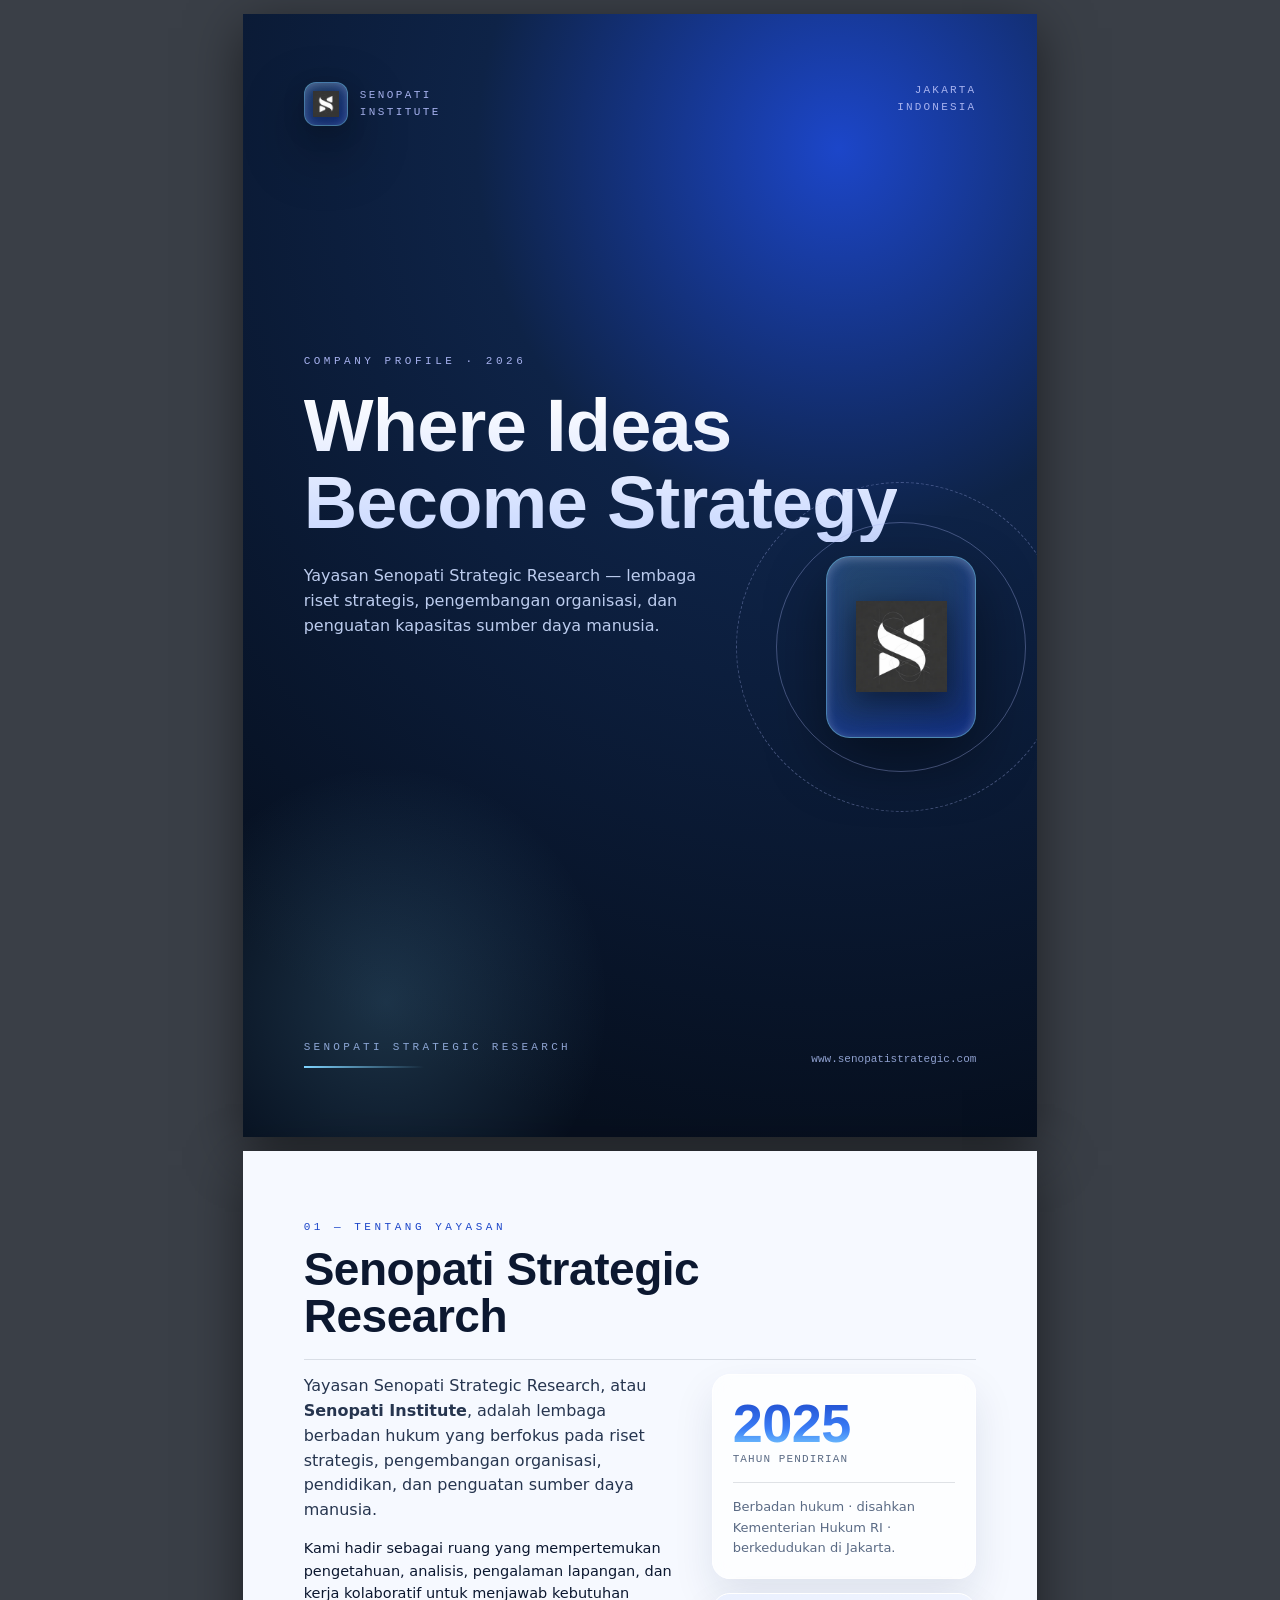
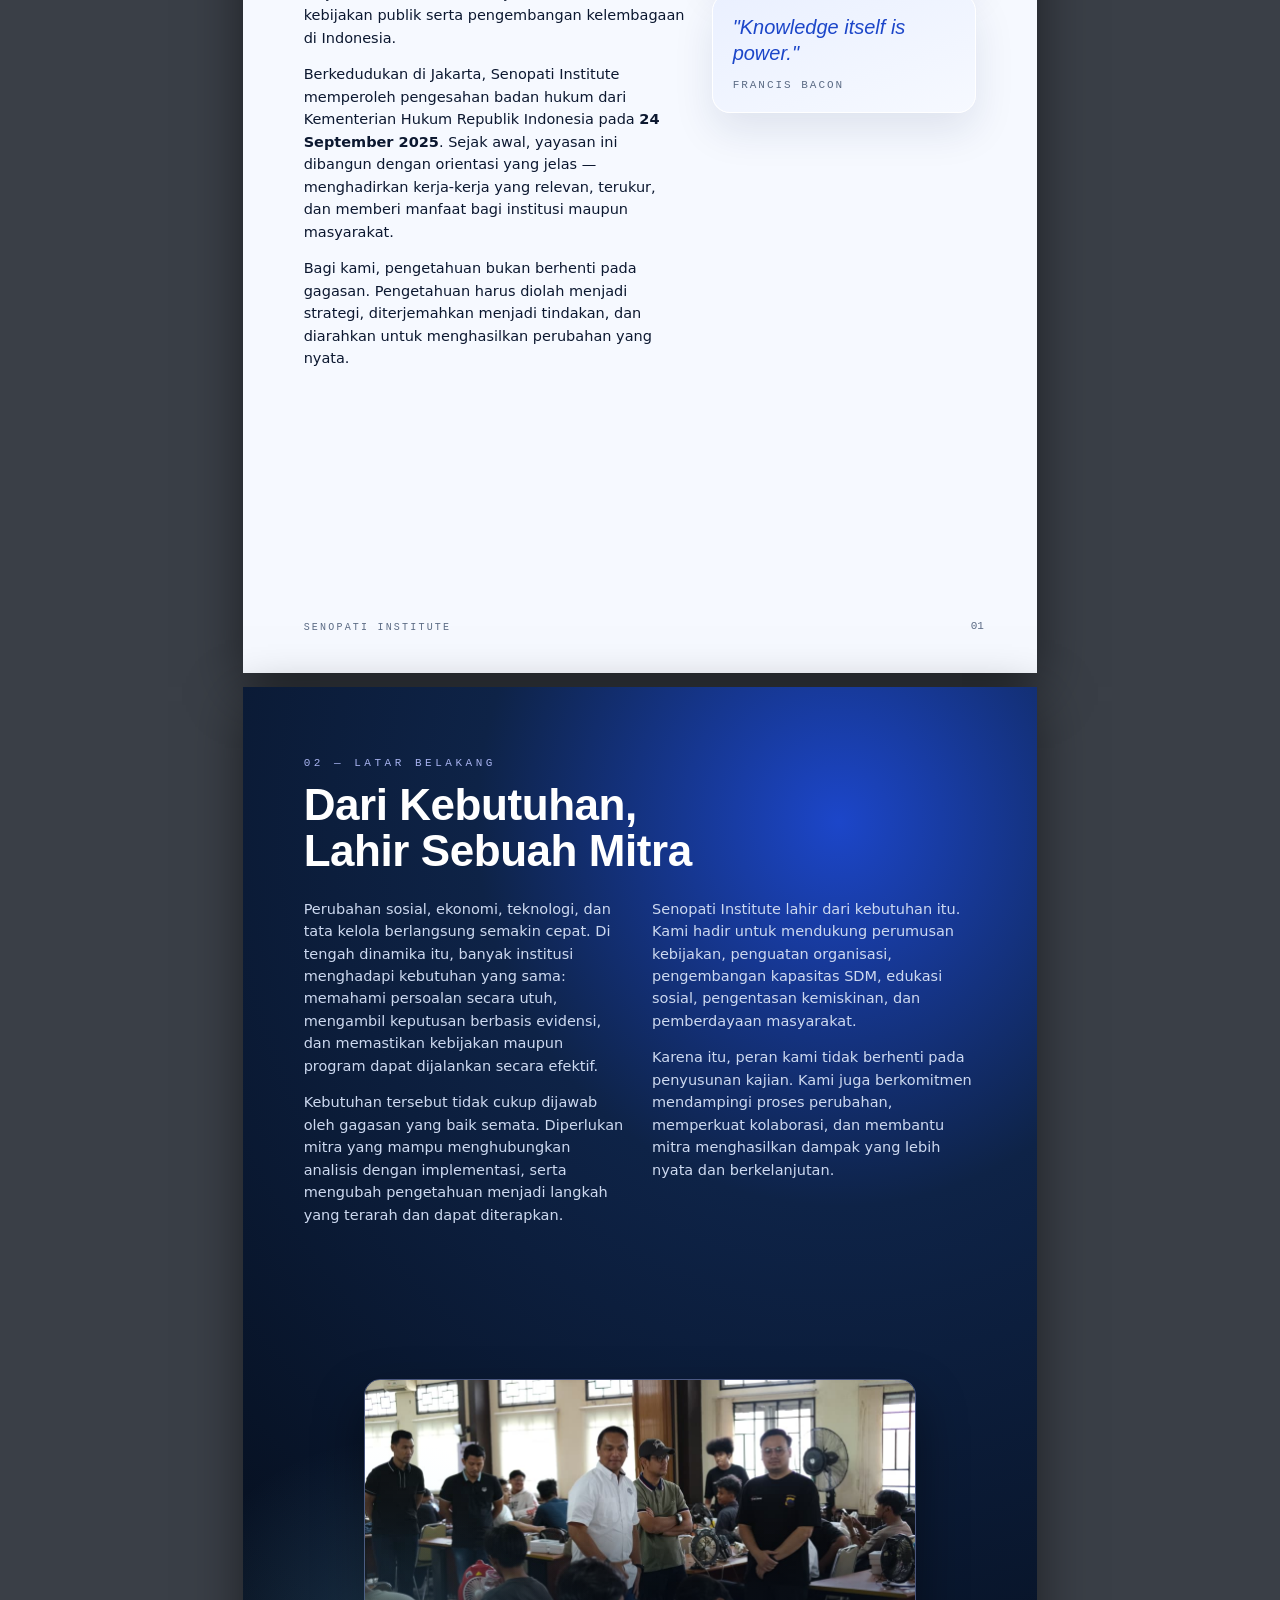
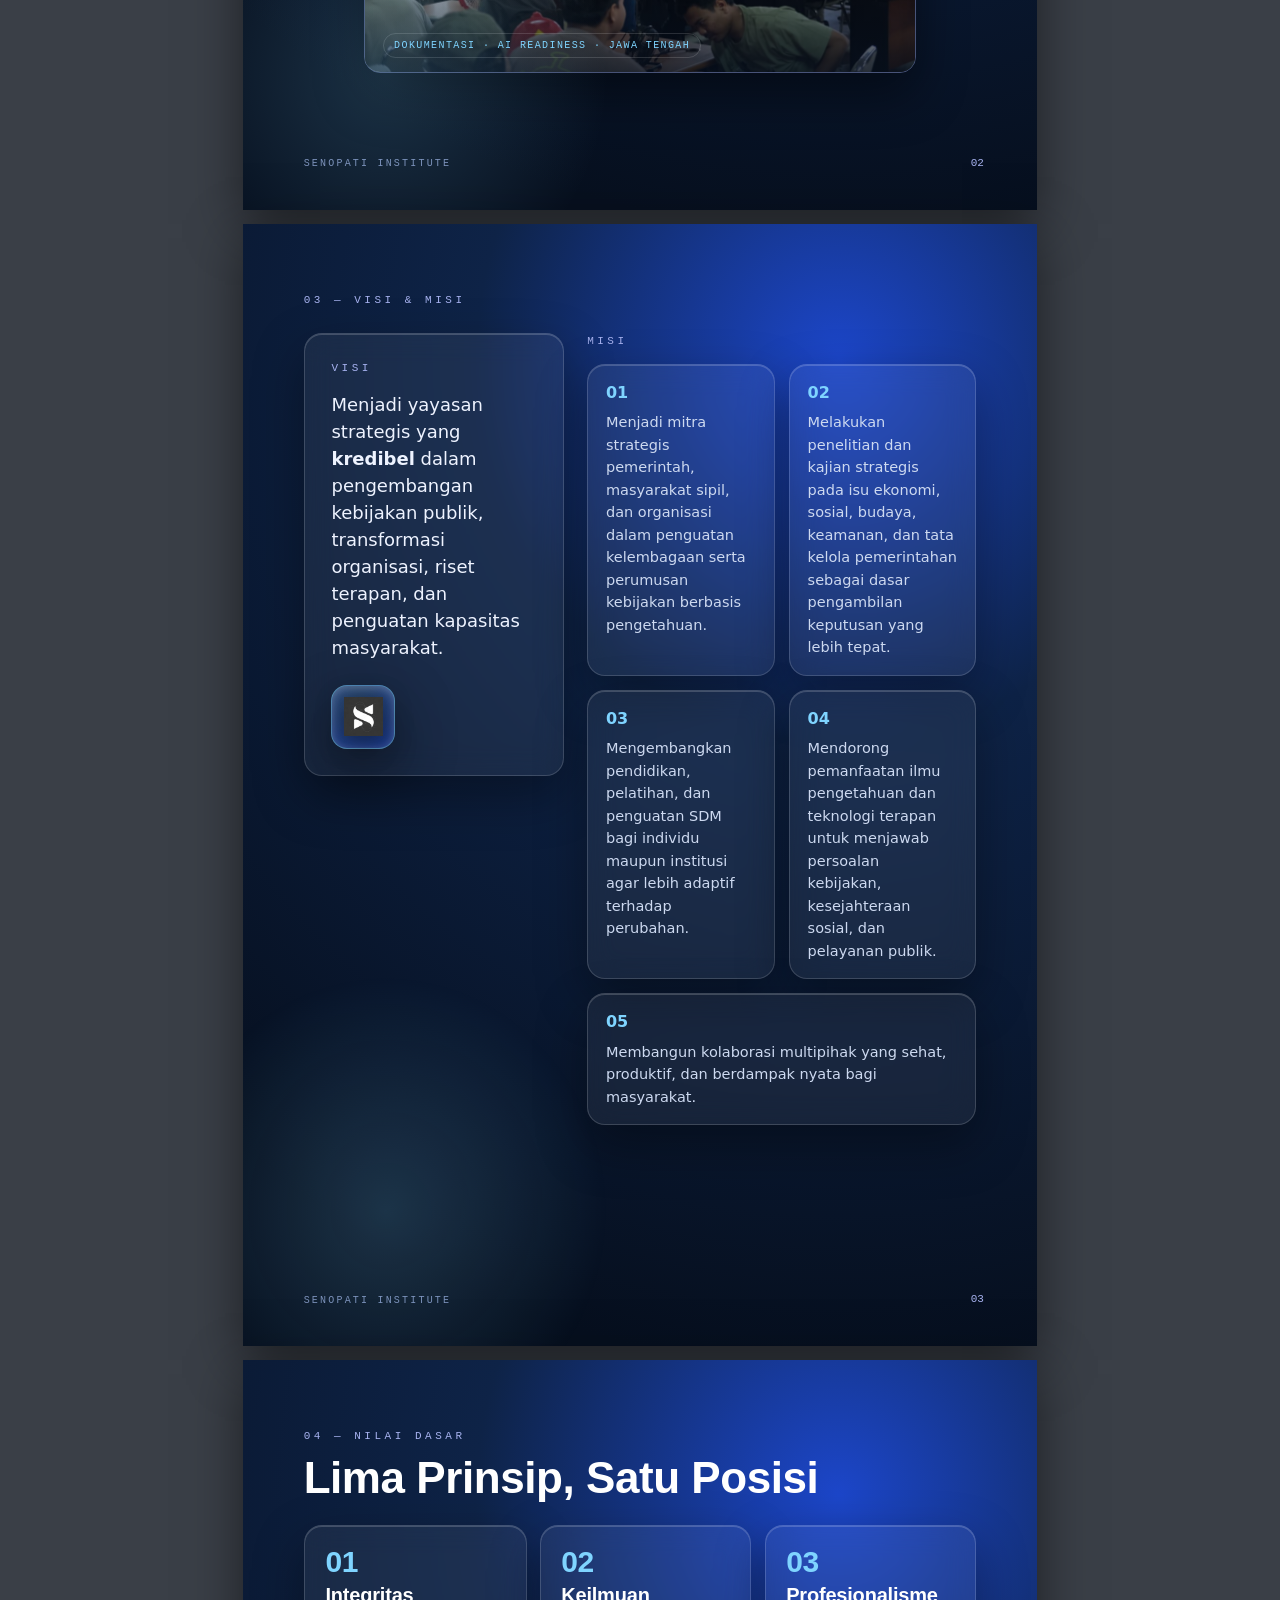
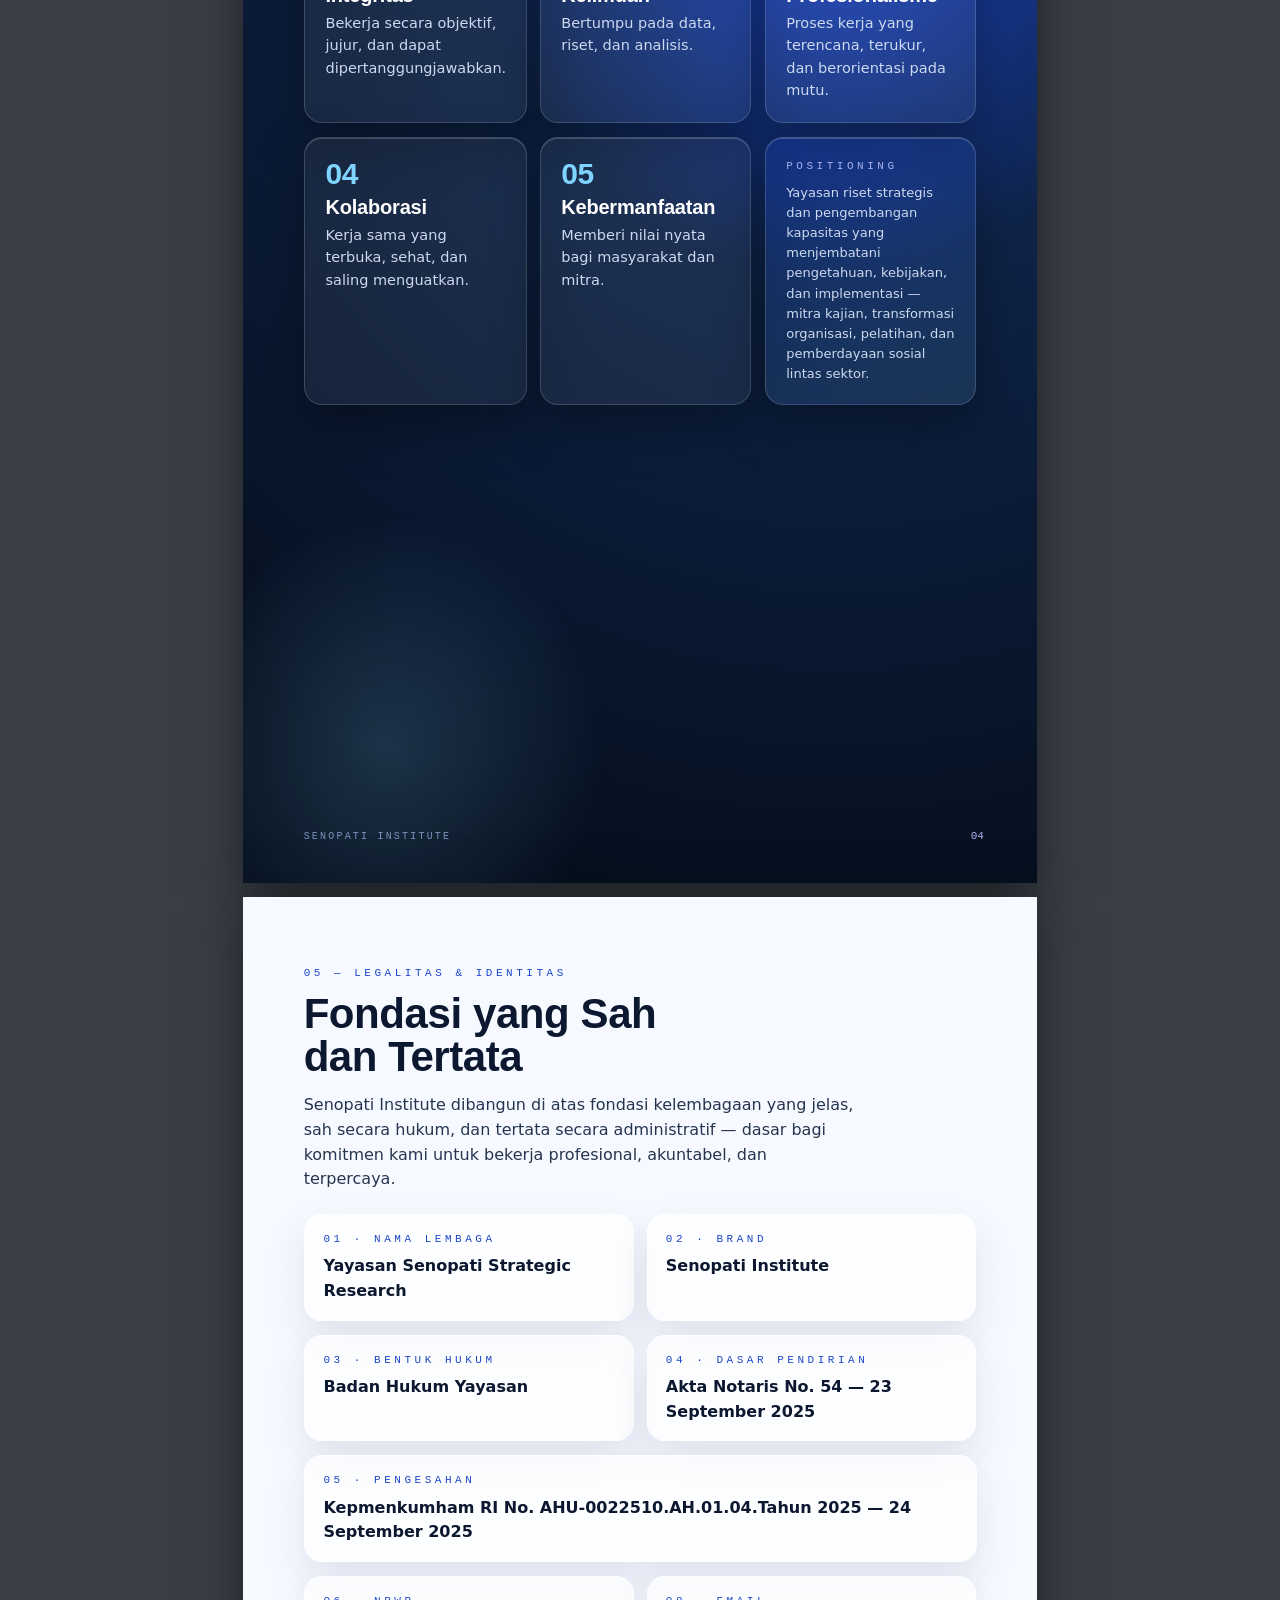
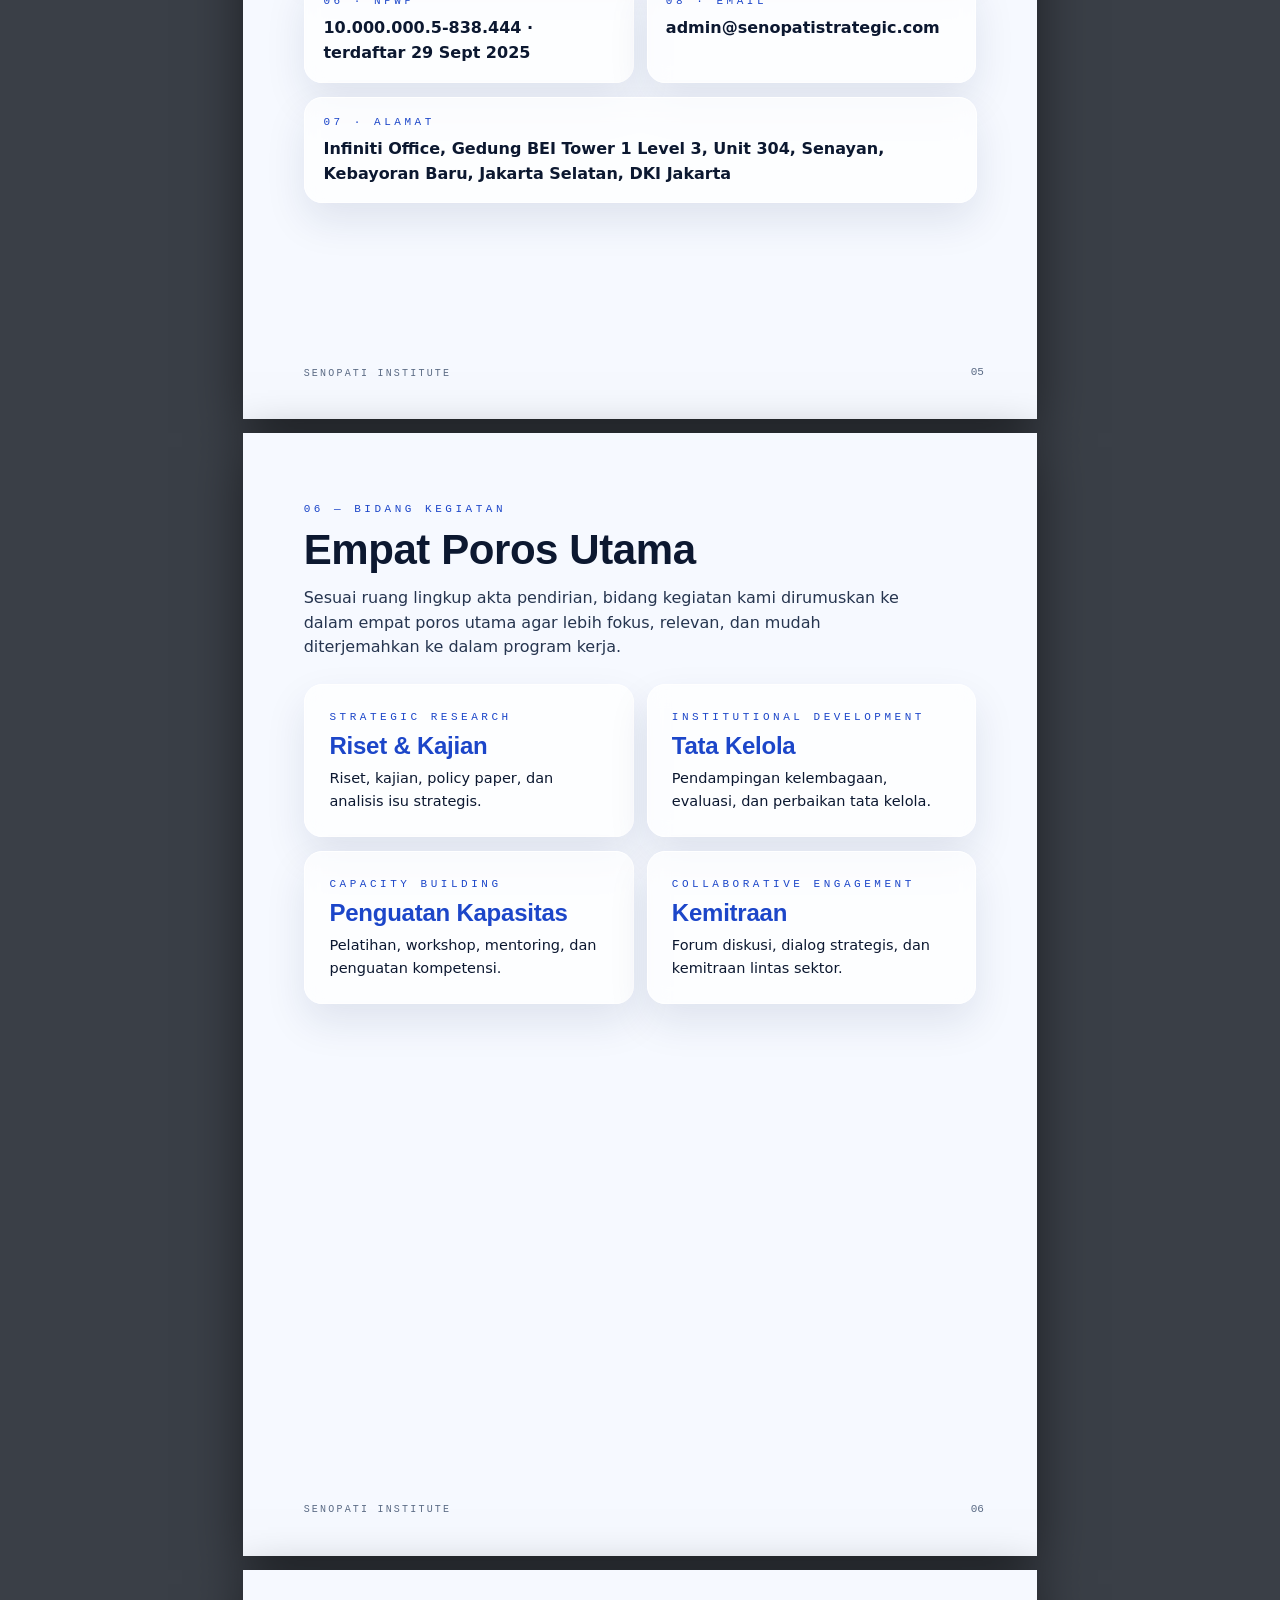
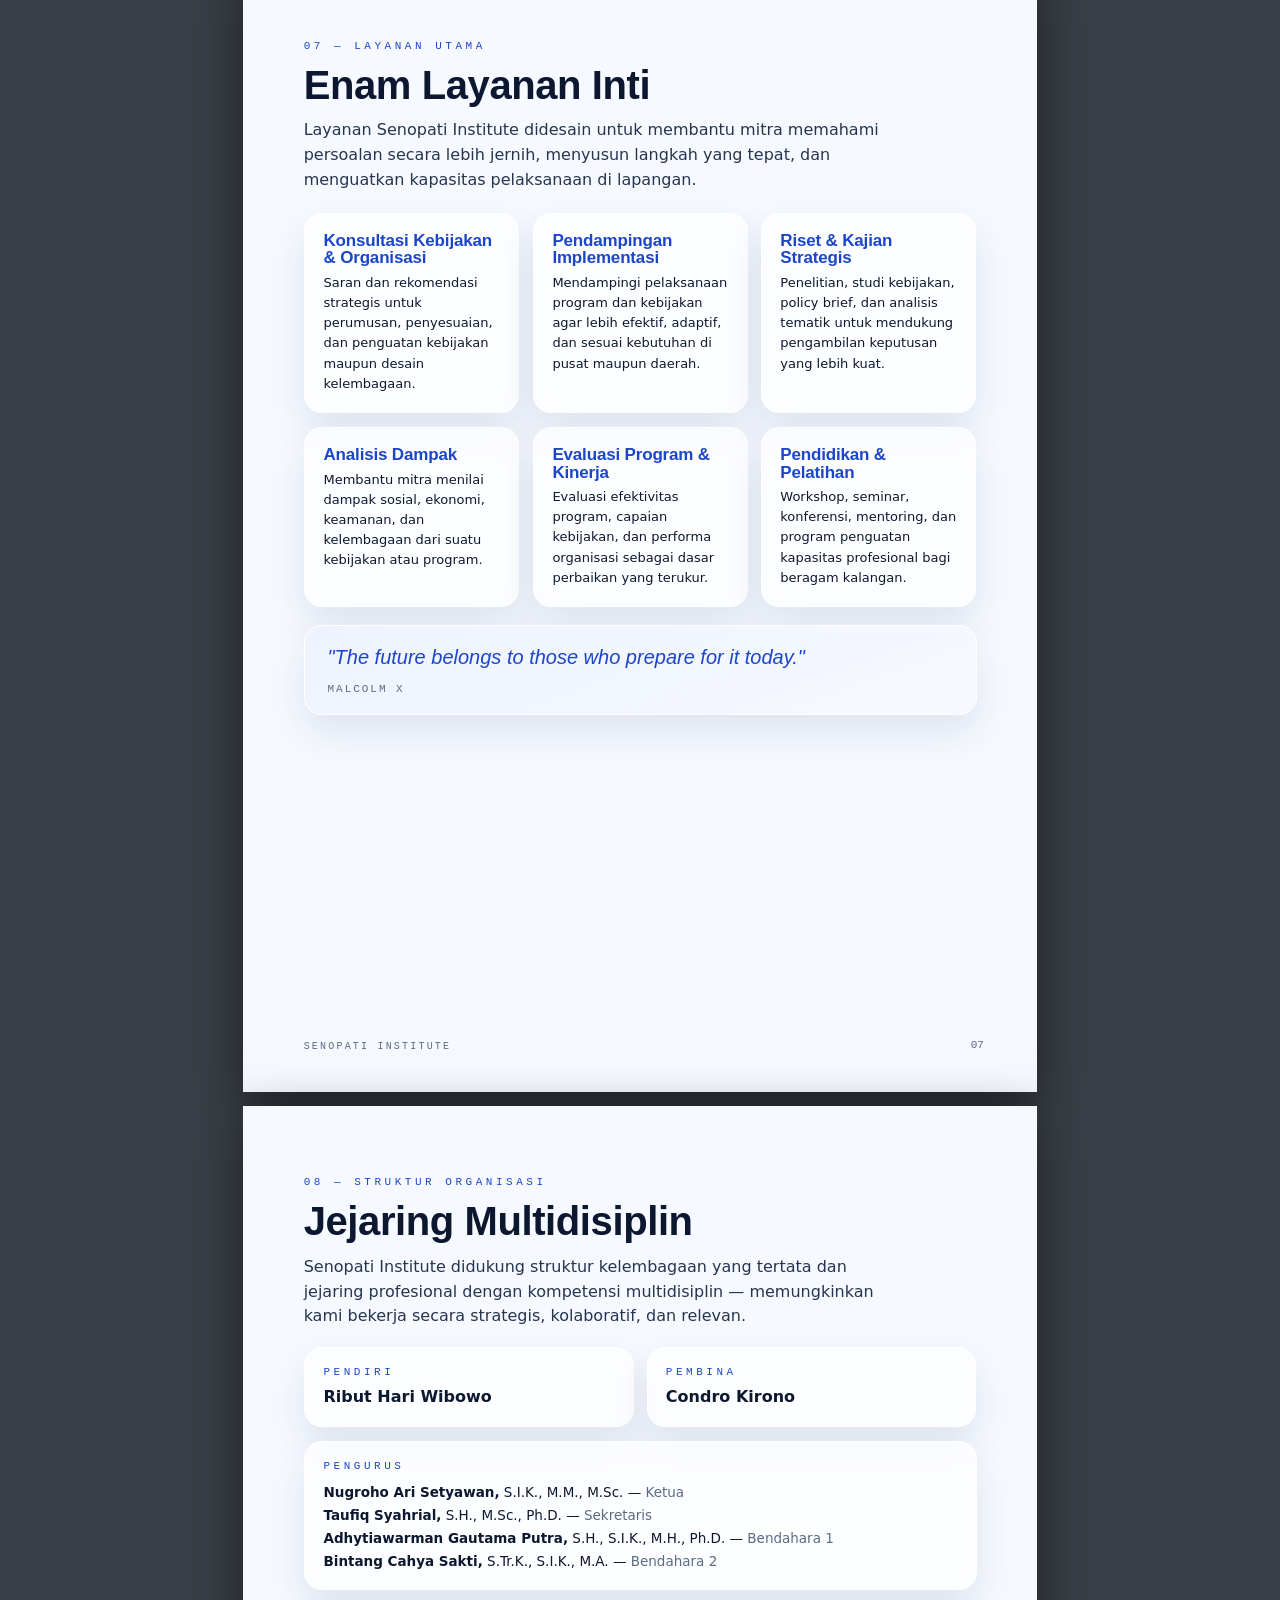
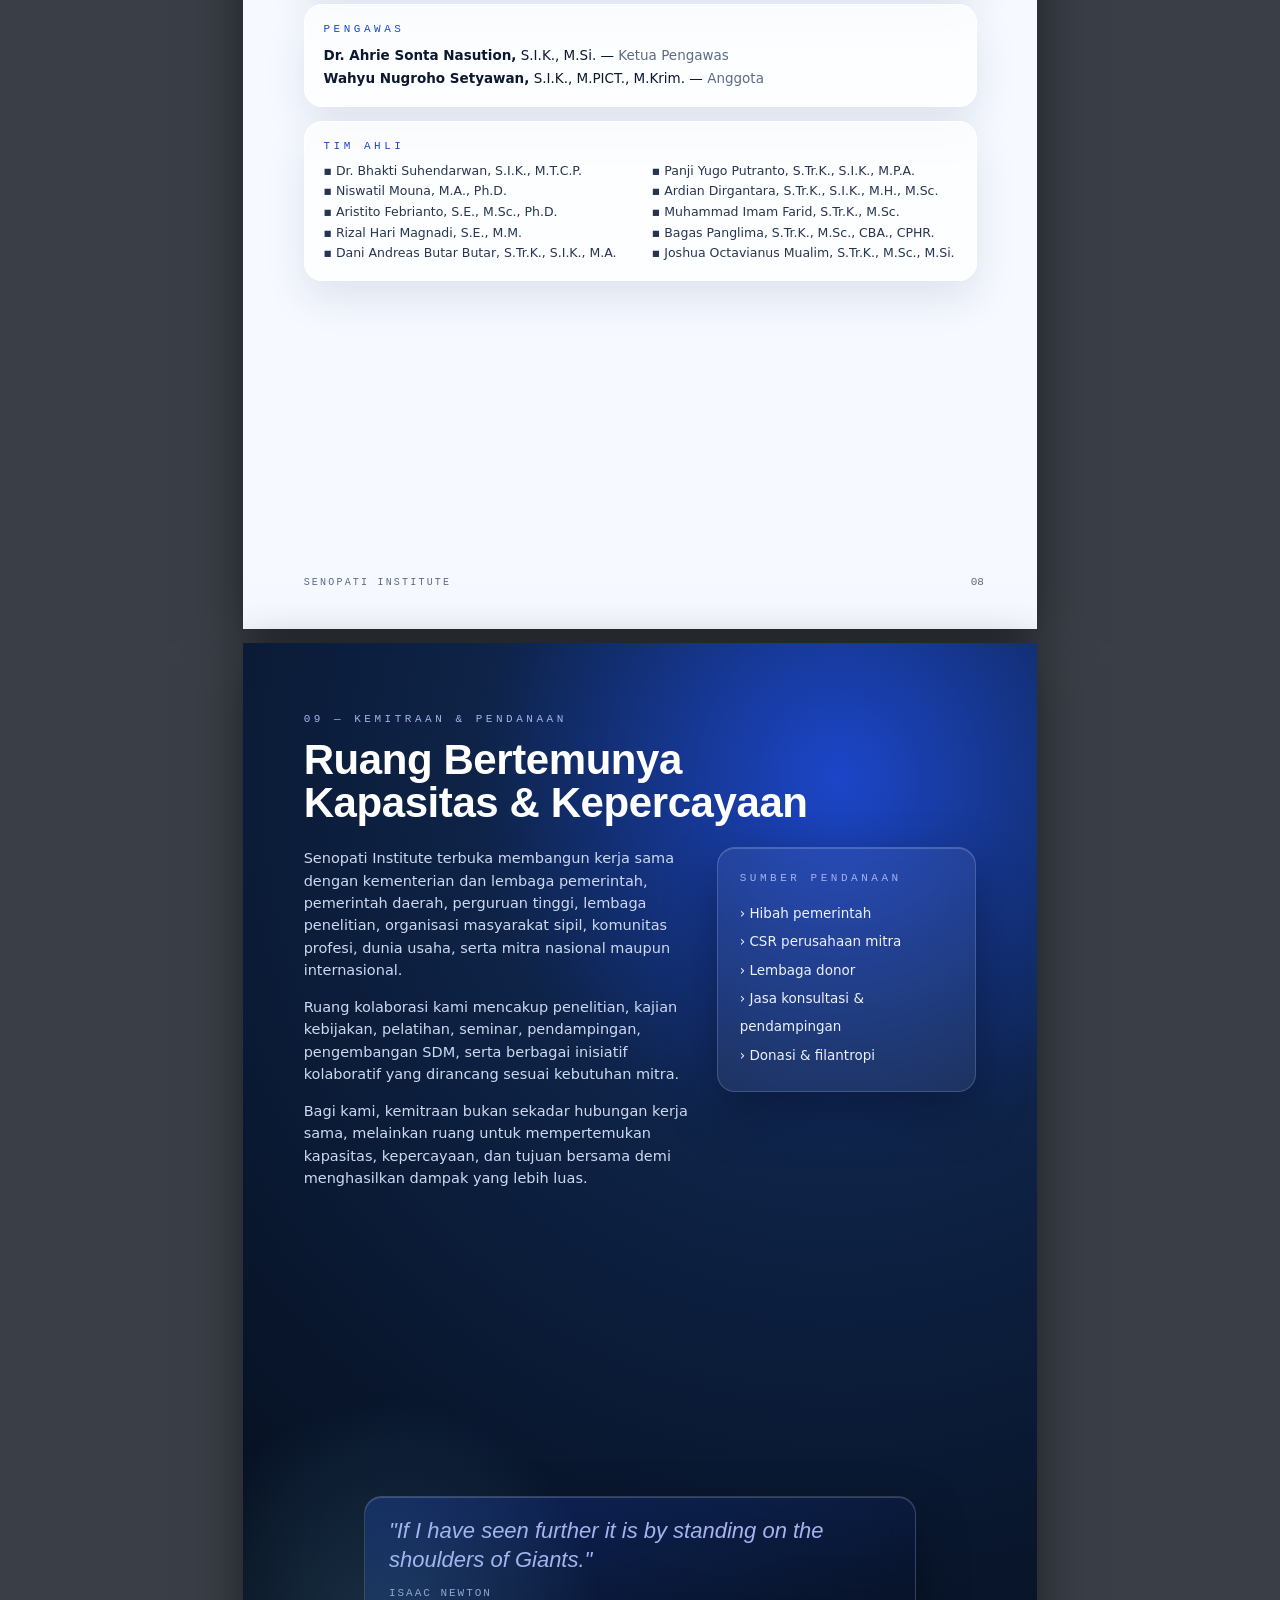
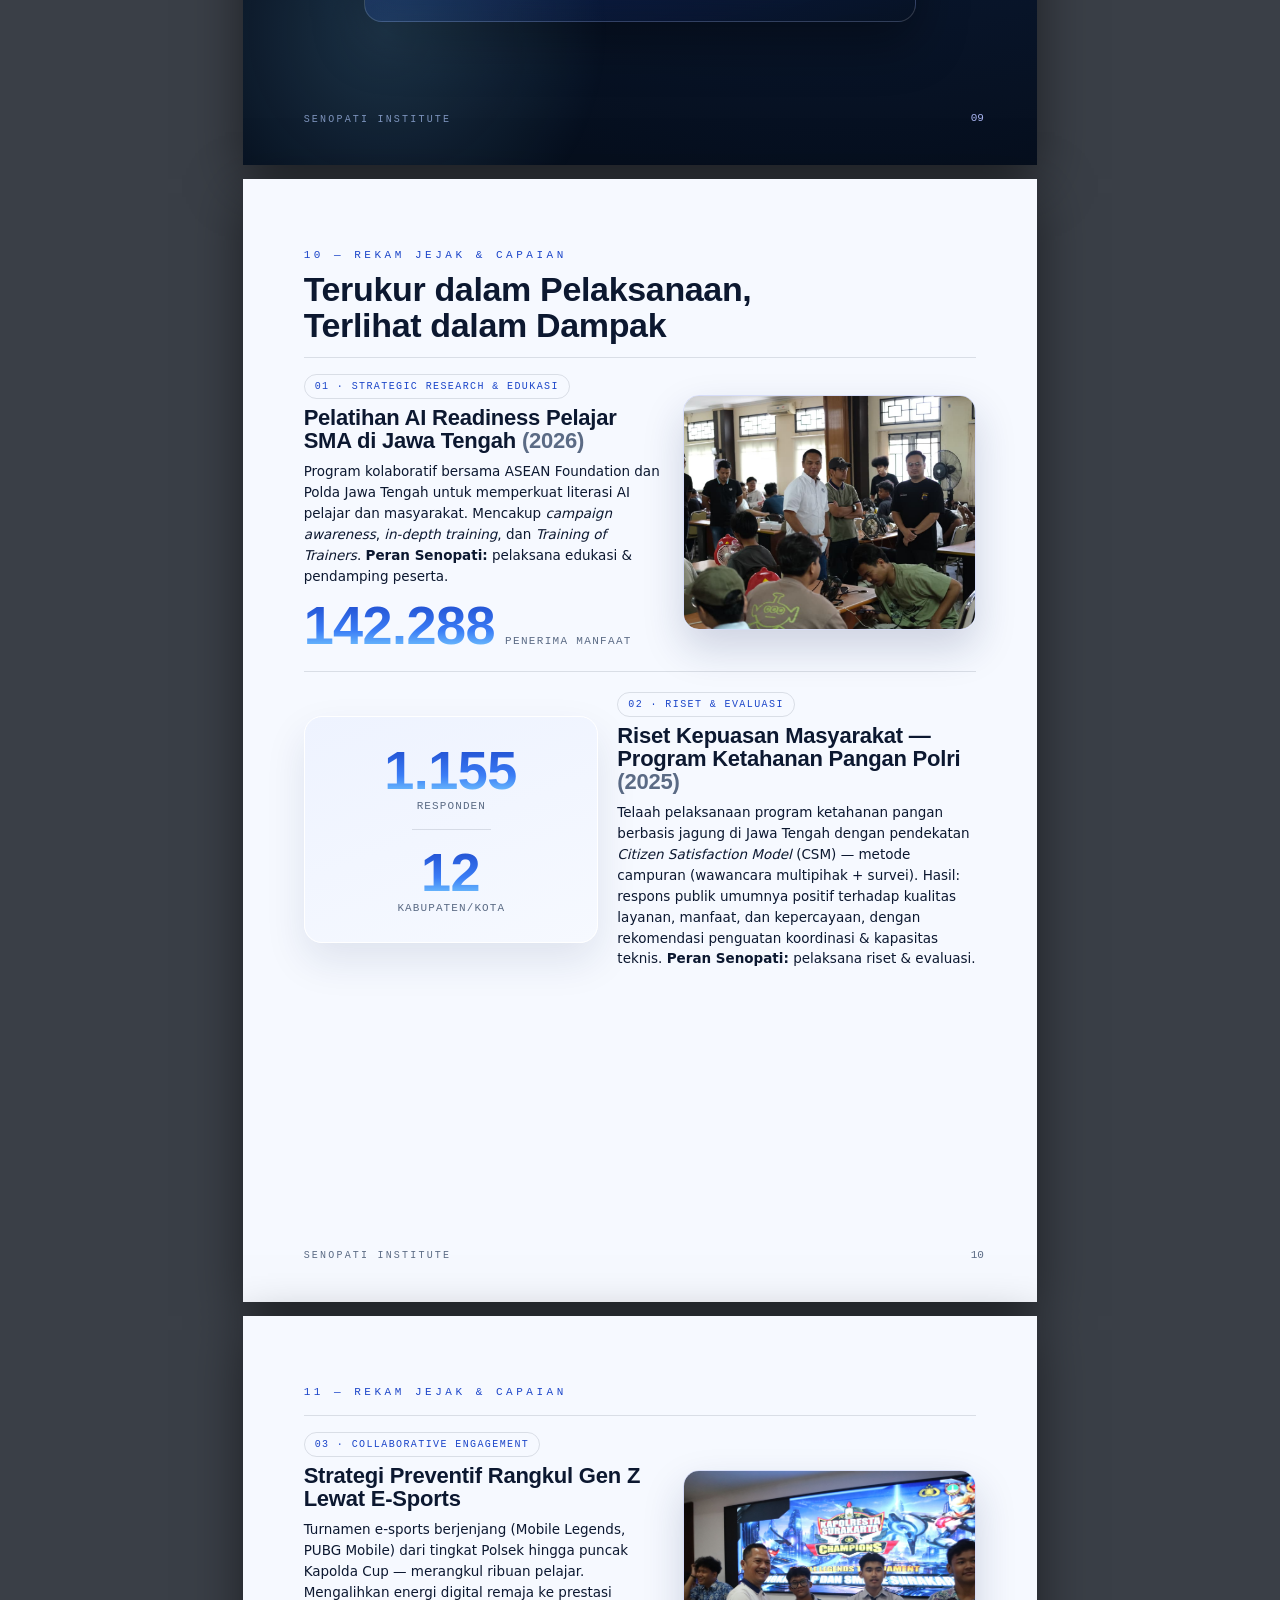
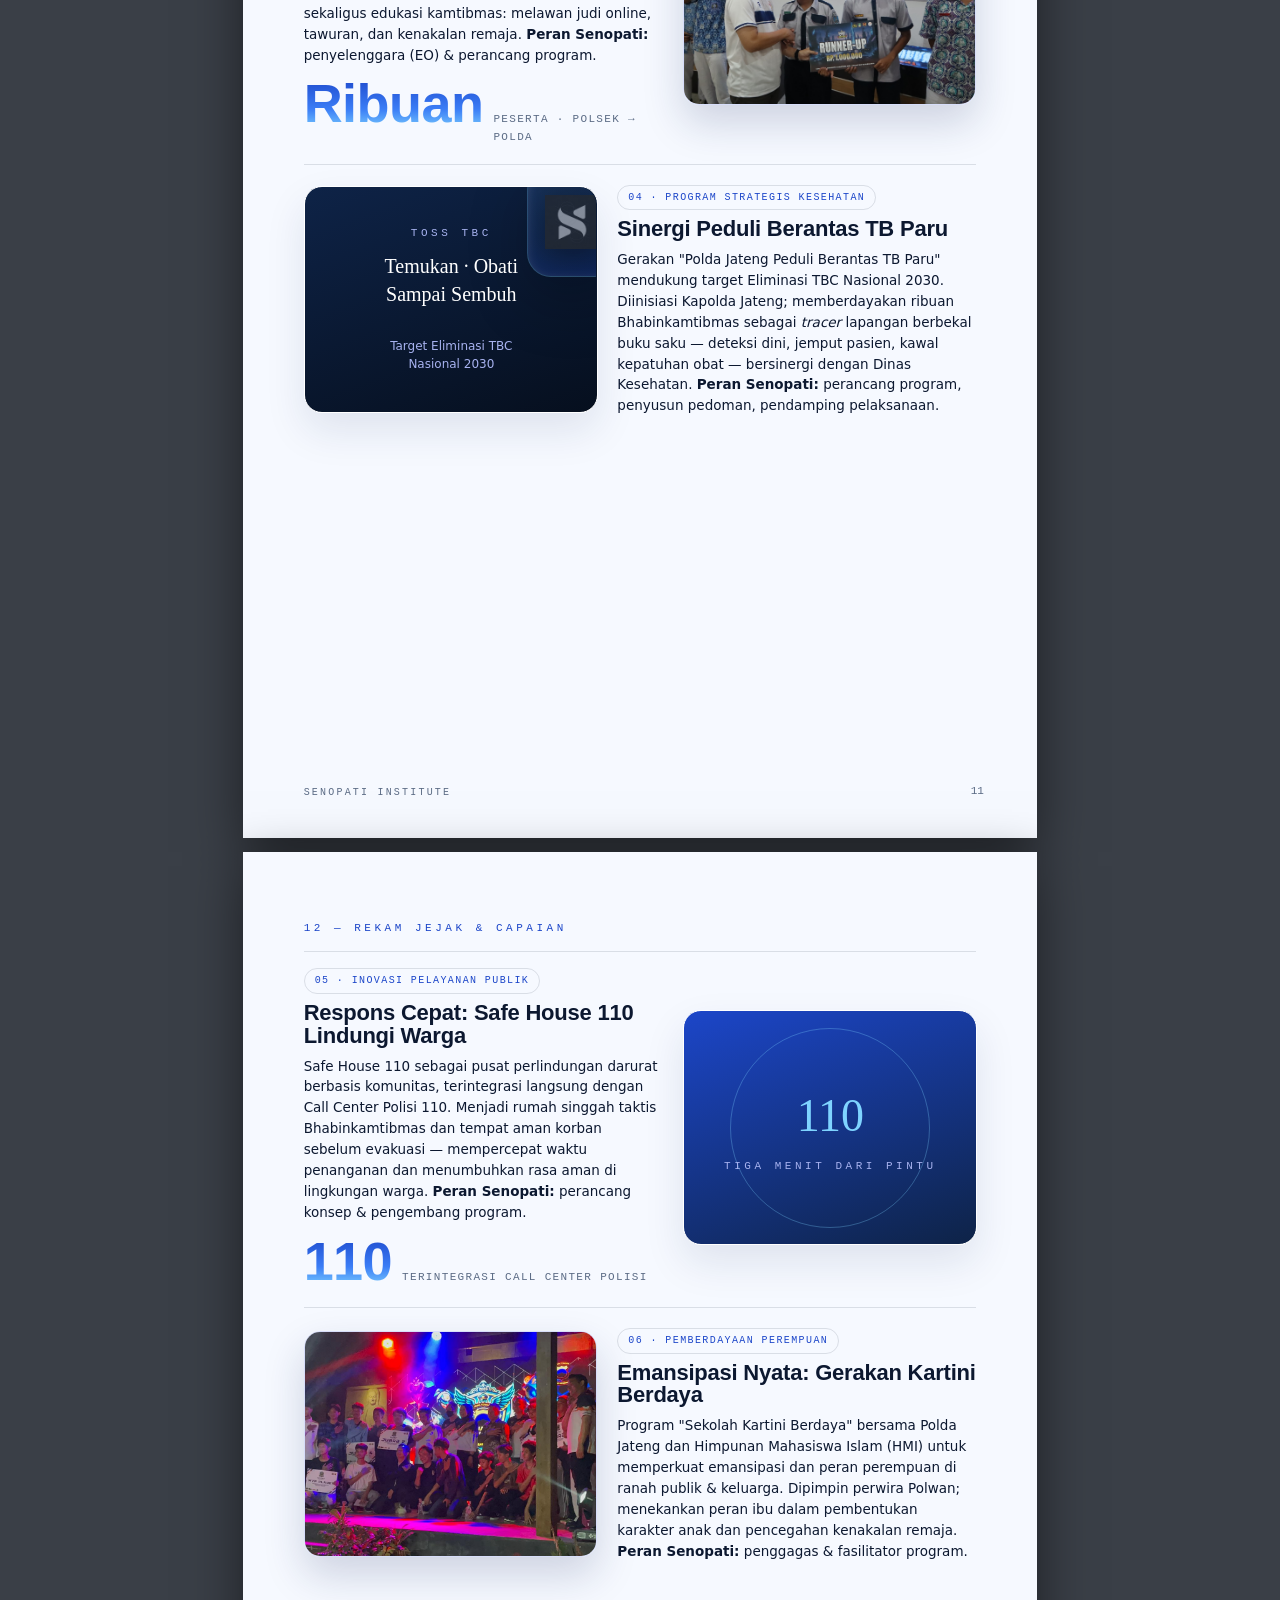
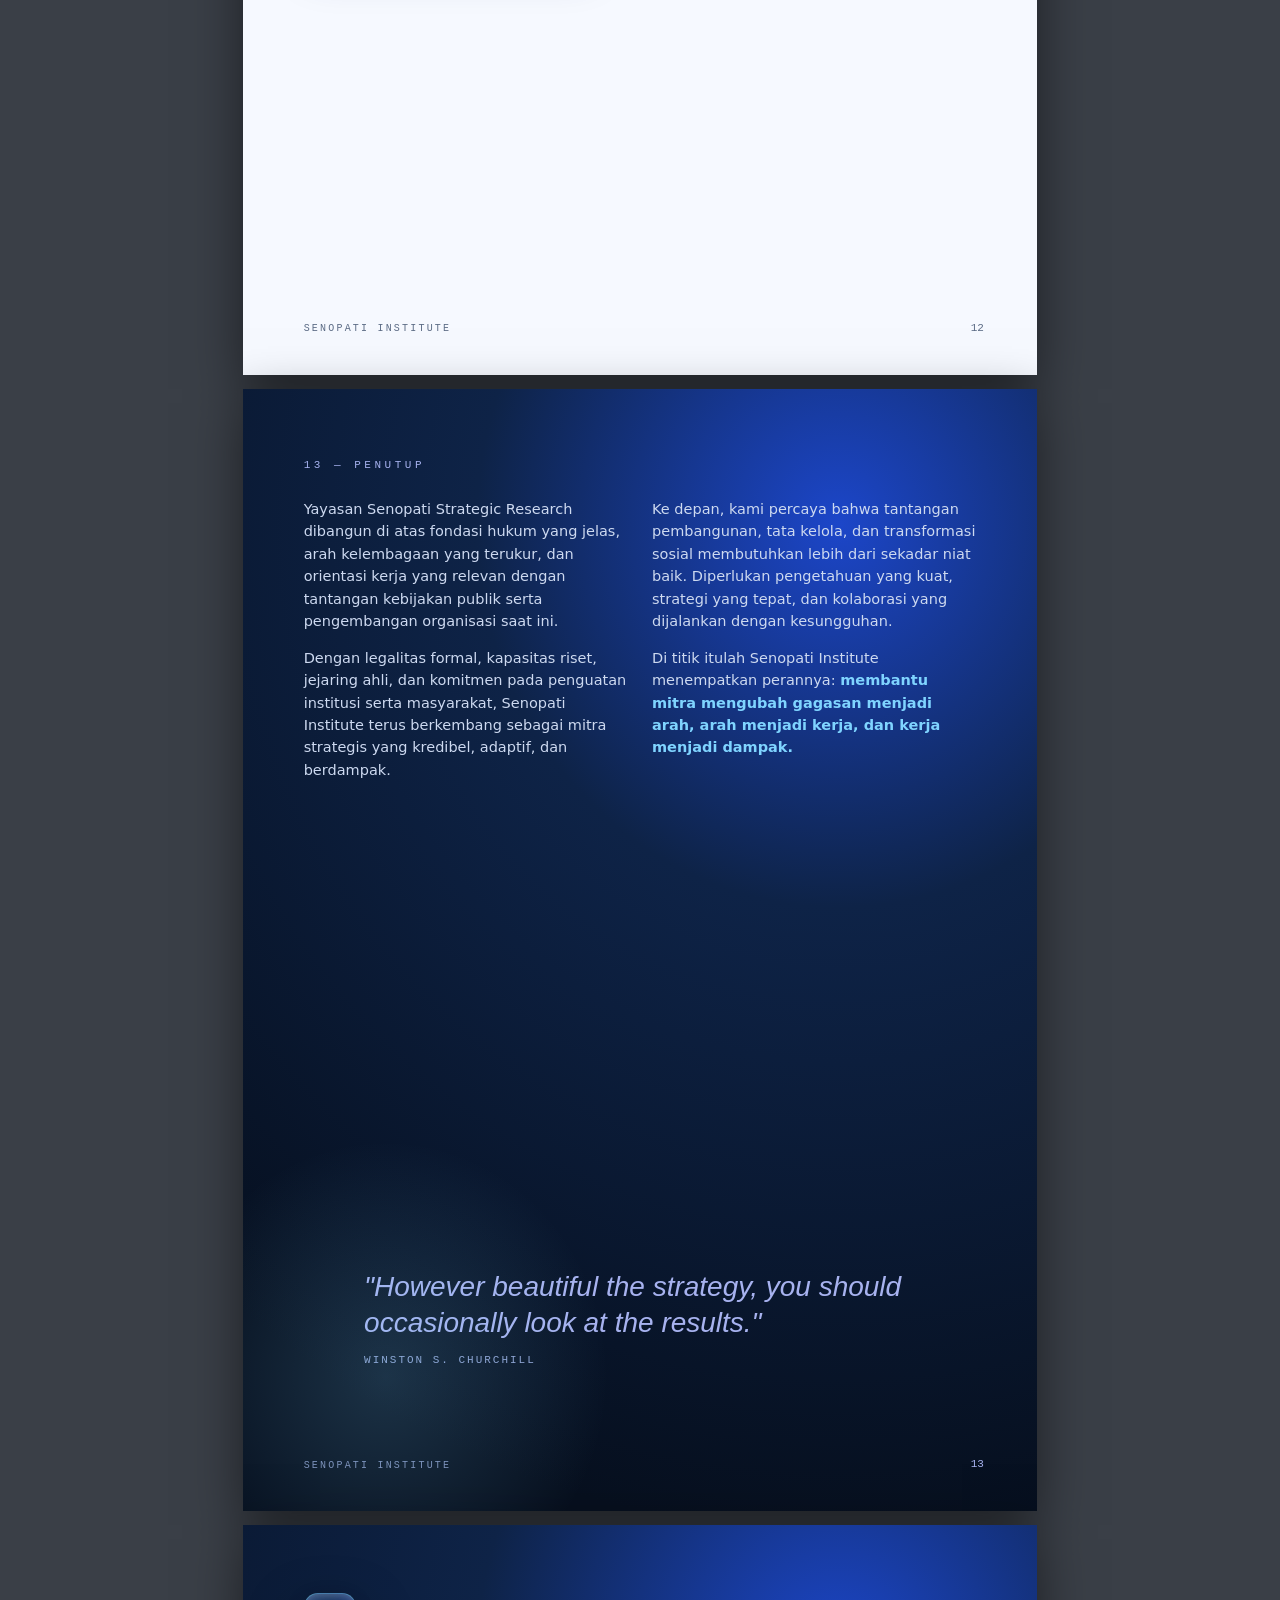
==== profile.html @ ccd0712c "Tambah landing page company profile SSI + profil cetak A4 (HTML→PDF)" ====
<!DOCTYPE html>
<html lang="id">
<head>
<meta charset="UTF-8">
<meta name="viewport" content="width=device-width, initial-scale=1.0">
<title>Senopati Institute — Company Profile 2026</title>
<link rel="icon" href="assets/img/favicon-192.png">
<link href="https://api.fontshare.com/v2/css?f[]=clash-display@500,600,700&f[]=switzer@400,500,600,700&f[]=space-mono@400&display=swap" rel="stylesheet">
<style>
:root{
  --navy-900:#060f1e; --navy-800:#0a1830; --navy-700:#0e2347;
  --royal:#1c46c9; --blue:#3b7df6; --cyan:#7fd4ff; --peri:#a7b2ef;
  --paper:#f6f9ff; --ice:#e9f0ff; --white:#fff;
  --ink:#0c1830; --muted:#5b6b85;
  --line-d:rgba(255,255,255,.14); --line-l:rgba(12,24,48,.12);
}
*{margin:0;padding:0;box-sizing:border-box}
html{-webkit-print-color-adjust:exact;print-color-adjust:exact}
body{font-family:'Switzer',system-ui,sans-serif;color:var(--ink);background:#3a3f47;line-height:1.55}

@page{size:A4 portrait;margin:0}
.page{
  position:relative;width:210mm;height:297mm;overflow:hidden;
  page-break-after:always;background:var(--paper);
}
.page:last-child{page-break-after:auto}
@media screen{
  .page{margin:14px auto;box-shadow:0 14px 50px rgba(0,0,0,.5)}
}

/* ---------- type ---------- */
.kicker{font-family:'Space Mono',monospace;font-size:11px;letter-spacing:.32em;text-transform:uppercase;color:var(--royal)}
.kicker.l{color:var(--peri)}
h1,h2,h3,.num{font-family:'Clash Display',sans-serif;font-weight:600;line-height:1.04;letter-spacing:-.01em}
p{font-size:14.5px}
.lead{font-size:16px;color:#26354f}
.dark p,.dark .lead{color:#cdd9f0}

/* ---------- grounds ---------- */
.dark{background:radial-gradient(120% 90% at 75% 12%,#1c46c9 0%,#0e2347 38%,#060f1e 100%);color:#eaf1ff}
.dark::after{content:"";position:absolute;inset:0;background:
  radial-gradient(40% 30% at 18% 88%,rgba(127,212,255,.18),transparent 70%);pointer-events:none}
.pad{position:absolute;top:18mm;right:16mm;bottom:18mm;left:16mm}
.pageno{position:absolute;right:14mm;bottom:10mm;font-family:'Space Mono',monospace;font-size:11px;color:var(--muted)}
.dark .pageno{color:var(--peri)}
.brandmark{position:absolute;left:16mm;bottom:10mm;font-family:'Space Mono',monospace;font-size:10px;letter-spacing:.22em;text-transform:uppercase;color:var(--muted)}
.dark .brandmark{color:#7d8cb5}

/* ---------- glass ---------- */
.glass{background:rgba(255,255,255,.06);backdrop-filter:blur(14px);border:1px solid rgba(255,255,255,.16);border-radius:18px;box-shadow:0 20px 50px rgba(0,0,0,.35),inset 0 1px 0 rgba(255,255,255,.18)}
.glass-l{background:rgba(255,255,255,.72);backdrop-filter:blur(10px);border:1px solid #fff;border-radius:18px;box-shadow:0 18px 40px rgba(20,40,90,.10)}

/* ---------- emblem (CSS 3D-glass "S") ---------- */
.emblem{position:relative;display:grid;place-items:center;border-radius:24px;
  background:linear-gradient(145deg,rgba(127,212,255,.22),rgba(28,70,201,.30));
  border:1px solid rgba(127,212,255,.5);
  box-shadow:0 24px 60px rgba(0,0,0,.45),inset 0 2px 10px rgba(255,255,255,.25),inset 0 -10px 30px rgba(28,70,201,.4)}
.emblem img{width:62%;filter:drop-shadow(0 6px 14px rgba(0,0,0,.45))}
.orbit{position:absolute;border:1px solid rgba(167,178,239,.35);border-radius:50%}

/* ---------- number callout ---------- */
.callout{display:flex;align-items:baseline;gap:10px}
.callout .num{font-size:54px;background:linear-gradient(180deg,#1c46c9,#3b7df6 60%,#7fd4ff);-webkit-background-clip:text;background-clip:text;color:#1c46c9;-webkit-text-fill-color:transparent}
.callout .cap{font-family:'Space Mono',monospace;font-size:11px;letter-spacing:.12em;text-transform:uppercase;color:var(--muted)}

/* ---------- photo treatment (full-color, glass frame) ---------- */
.photo{border-radius:16px;border:1px solid rgba(167,178,239,.4);overflow:hidden;box-shadow:0 18px 40px rgba(20,40,90,.18)}
.photo img{width:100%;height:100%;object-fit:cover;display:block}
.photo.dk{box-shadow:0 22px 50px rgba(0,0,0,.45)}
.photo.dk::after{content:"";position:absolute}

/* ---------- quote band ---------- */
.quote{font-family:'Clash Display',sans-serif;font-style:italic;font-weight:500;color:var(--peri);font-size:24px;line-height:1.3}
.quote .who{display:block;font-style:normal;font-family:'Space Mono',monospace;font-size:11px;letter-spacing:.18em;text-transform:uppercase;color:#8fa0cf;margin-top:12px}

hr.thin{border:0;border-top:1px solid var(--line-l);margin:14px 0}
.dark hr.thin{border-top:1px solid var(--line-d)}
.grid{display:grid;gap:14px}
ul.clean{list-style:none}
.tag{display:inline-block;font-family:'Space Mono',monospace;font-size:10px;letter-spacing:.14em;text-transform:uppercase;padding:4px 10px;border-radius:999px;border:1px solid var(--line-l);color:var(--royal)}
.dark .tag{border-color:var(--line-d);color:var(--cyan)}
</style>
</head>
<body>

<!-- ============ COVER ============ -->
<section class="page dark">
  <div class="pad">
    <div style="display:flex;justify-content:space-between;align-items:flex-start">
      <div style="display:flex;align-items:center;gap:12px">
        <div class="emblem" style="width:44px;height:44px;border-radius:12px"><img src="assets/img/logo.png" alt=""></div>
        <div style="font-family:'Space Mono',monospace;font-size:11px;letter-spacing:.22em;text-transform:uppercase;color:var(--peri)">Senopati<br>Institute</div>
      </div>
      <div style="text-align:right;font-family:'Space Mono',monospace;font-size:11px;letter-spacing:.2em;color:var(--peri)">JAKARTA<br>INDONESIA</div>
    </div>

    <div style="position:absolute;left:0;top:42%;transform:translateY(-50%)">
      <div class="kicker l" style="margin-bottom:18px">Company Profile · 2026</div>
      <h1 style="font-size:74px;background:linear-gradient(180deg,#fff,#c9d8ff);-webkit-background-clip:text;background-clip:text;color:#eef3ff;-webkit-text-fill-color:transparent">Where Ideas<br>Become Strategy</h1>
      <p style="margin-top:22px;max-width:430px;font-size:16px;color:#bcccee">Yayasan Senopati Strategic Research — lembaga riset strategis, pengembangan organisasi, dan penguatan kapasitas sumber daya manusia.</p>
    </div>

    <!-- emblem big -->
    <div class="emblem" style="position:absolute;right:0;top:48%;width:150px;height:182px">
      <img src="assets/img/logo.png" alt="Senopati emblem">
      <div class="orbit" style="width:250px;height:250px"></div>
      <div class="orbit" style="width:330px;height:330px;border-style:dashed"></div>
    </div>

    <div style="position:absolute;left:0;bottom:0;width:100%;display:flex;justify-content:space-between;align-items:flex-end">
      <div>
        <div style="font-family:'Space Mono',monospace;font-size:11px;letter-spacing:.3em;color:#8fa0cf">SENOPATI STRATEGIC RESEARCH</div>
        <div style="height:2px;width:120px;margin-top:10px;background:linear-gradient(90deg,var(--cyan),transparent)"></div>
      </div>
      <div style="font-family:'Space Mono',monospace;font-size:11px;color:#8fa0cf">www.senopatistrategic.com</div>
    </div>
  </div>
</section>

<!-- ============ 1 · TENTANG ============ -->
<section class="page">
  <div class="pad">
    <div class="kicker">01 — Tentang Yayasan</div>
    <h2 style="font-size:46px;margin-top:10px">Senopati Strategic<br>Research</h2>
    <hr class="thin" style="margin-top:18px">
    <div style="display:grid;grid-template-columns:1.3fr .9fr;gap:26px;margin-top:8px">
      <div>
        <p class="lead">Yayasan Senopati Strategic Research, atau <b>Senopati Institute</b>, adalah lembaga berbadan hukum yang berfokus pada riset strategis, pengembangan organisasi, pendidikan, dan penguatan sumber daya manusia.</p>
        <p style="margin-top:14px">Kami hadir sebagai ruang yang mempertemukan pengetahuan, analisis, pengalaman lapangan, dan kerja kolaboratif untuk menjawab kebutuhan kebijakan publik serta pengembangan kelembagaan di Indonesia.</p>
        <p style="margin-top:14px">Berkedudukan di Jakarta, Senopati Institute memperoleh pengesahan badan hukum dari Kementerian Hukum Republik Indonesia pada <b>24 September 2025</b>. Sejak awal, yayasan ini dibangun dengan orientasi yang jelas — menghadirkan kerja-kerja yang relevan, terukur, dan memberi manfaat bagi institusi maupun masyarakat.</p>
        <p style="margin-top:14px">Bagi kami, pengetahuan bukan berhenti pada gagasan. Pengetahuan harus diolah menjadi strategi, diterjemahkan menjadi tindakan, dan diarahkan untuk menghasilkan perubahan yang nyata.</p>
      </div>
      <div style="display:flex;flex-direction:column;gap:14px">
        <div class="glass-l" style="padding:20px">
          <div class="callout"><span class="num">2025</span></div>
          <div class="cap" style="font-family:'Space Mono',monospace;font-size:11px;color:var(--muted);letter-spacing:.1em;text-transform:uppercase">Tahun Pendirian</div>
          <hr class="thin">
          <div style="font-size:13px;color:var(--muted)">Berbadan hukum · disahkan Kementerian Hukum RI · berkedudukan di Jakarta.</div>
        </div>
        <div class="glass-l" style="padding:20px;background:linear-gradient(160deg,#eaf0ff,#f6f9ff)">
          <div class="quote" style="font-size:20px;color:var(--royal)">"Knowledge itself is power."<span class="who" style="color:var(--muted)">Francis Bacon</span></div>
        </div>
      </div>
    </div>
  </div>
  <div class="brandmark">Senopati Institute</div>
  <div class="pageno">01</div>
</section>

<!-- ============ 2 · LATAR BELAKANG ============ -->
<section class="page dark">
  <div class="pad">
    <div class="kicker l">02 — Latar Belakang</div>
    <h2 style="font-size:44px;margin-top:10px;color:#fff">Dari Kebutuhan,<br>Lahir Sebuah Mitra</h2>
    <div style="display:grid;grid-template-columns:1fr 1fr;gap:24px;margin-top:24px;align-items:start">
      <div>
        <p>Perubahan sosial, ekonomi, teknologi, dan tata kelola berlangsung semakin cepat. Di tengah dinamika itu, banyak institusi menghadapi kebutuhan yang sama: memahami persoalan secara utuh, mengambil keputusan berbasis evidensi, dan memastikan kebijakan maupun program dapat dijalankan secara efektif.</p>
        <p style="margin-top:14px">Kebutuhan tersebut tidak cukup dijawab oleh gagasan yang baik semata. Diperlukan mitra yang mampu menghubungkan analisis dengan implementasi, serta mengubah pengetahuan menjadi langkah yang terarah dan dapat diterapkan.</p>
      </div>
      <div>
        <p>Senopati Institute lahir dari kebutuhan itu. Kami hadir untuk mendukung perumusan kebijakan, penguatan organisasi, pengembangan kapasitas SDM, edukasi sosial, pengentasan kemiskinan, dan pemberdayaan masyarakat.</p>
        <p style="margin-top:14px">Karena itu, peran kami tidak berhenti pada penyusunan kajian. Kami juga berkomitmen mendampingi proses perubahan, memperkuat kolaborasi, dan membantu mitra menghasilkan dampak yang lebih nyata dan berkelanjutan.</p>
      </div>
    </div>
    <div class="photo dk" style="position:absolute;left:16mm;right:16mm;bottom:18mm;height:78mm;border-radius:16px">
      <img src="assets/photos/ai-training.jpg" alt="Kegiatan pelatihan Senopati Institute">
      <div style="position:absolute;inset:0;background:linear-gradient(180deg,transparent 45%,rgba(6,15,30,.78))"></div>
      <div style="position:absolute;left:18px;bottom:14px"><span class="tag">Dokumentasi · AI Readiness · Jawa Tengah</span></div>
    </div>
  </div>
  <div class="brandmark">Senopati Institute</div>
  <div class="pageno">02</div>
</section>

<!-- ============ 3 · VISI & MISI ============ -->
<section class="page dark">
  <div class="pad">
    <div class="kicker l">03 — Visi &amp; Misi</div>
    <div style="display:grid;grid-template-columns:.8fr 1.2fr;gap:24px;margin-top:24px">
      <div class="glass" style="padding:26px;align-self:start">
        <div class="kicker l">Visi</div>
        <p style="margin-top:14px;font-size:18px;color:#eef3ff;line-height:1.5">Menjadi yayasan strategis yang <b>kredibel</b> dalam pengembangan kebijakan publik, transformasi organisasi, riset terapan, dan penguatan kapasitas masyarakat.</p>
        <div class="emblem" style="width:64px;height:64px;border-radius:16px;margin-top:24px"><img src="assets/img/logo.png" alt=""></div>
      </div>
      <div>
        <div class="kicker l" style="margin-bottom:14px">Misi</div>
        <div class="grid" style="grid-template-columns:1fr 1fr">
          <div class="glass" style="padding:16px 18px"><b style="color:var(--cyan)">01</b><p style="margin-top:6px">Menjadi mitra strategis pemerintah, masyarakat sipil, dan organisasi dalam penguatan kelembagaan serta perumusan kebijakan berbasis pengetahuan.</p></div>
          <div class="glass" style="padding:16px 18px"><b style="color:var(--cyan)">02</b><p style="margin-top:6px">Melakukan penelitian dan kajian strategis pada isu ekonomi, sosial, budaya, keamanan, dan tata kelola pemerintahan sebagai dasar pengambilan keputusan yang lebih tepat.</p></div>
          <div class="glass" style="padding:16px 18px"><b style="color:var(--cyan)">03</b><p style="margin-top:6px">Mengembangkan pendidikan, pelatihan, dan penguatan SDM bagi individu maupun institusi agar lebih adaptif terhadap perubahan.</p></div>
          <div class="glass" style="padding:16px 18px"><b style="color:var(--cyan)">04</b><p style="margin-top:6px">Mendorong pemanfaatan ilmu pengetahuan dan teknologi terapan untuk menjawab persoalan kebijakan, kesejahteraan sosial, dan pelayanan publik.</p></div>
          <div class="glass" style="padding:16px 18px;grid-column:1/3"><b style="color:var(--cyan)">05</b><p style="margin-top:6px">Membangun kolaborasi multipihak yang sehat, produktif, dan berdampak nyata bagi masyarakat.</p></div>
        </div>
      </div>
    </div>
  </div>
  <div class="brandmark">Senopati Institute</div>
  <div class="pageno">03</div>
</section>

<!-- ============ 4 · NILAI DASAR ============ -->
<section class="page dark">
  <div class="pad">
    <div class="kicker l">04 — Nilai Dasar</div>
    <h2 style="font-size:44px;margin-top:10px;color:#fff">Lima Prinsip, Satu Posisi</h2>
    <div class="grid" style="grid-template-columns:1fr 1fr 1fr;margin-top:24px">
      <div class="glass" style="padding:20px"><div class="num" style="font-size:30px;color:var(--cyan)">01</div><h3 style="font-size:20px;margin-top:8px;color:#fff">Integritas</h3><p style="margin-top:6px">Bekerja secara objektif, jujur, dan dapat dipertanggungjawabkan.</p></div>
      <div class="glass" style="padding:20px"><div class="num" style="font-size:30px;color:var(--cyan)">02</div><h3 style="font-size:20px;margin-top:8px;color:#fff">Keilmuan</h3><p style="margin-top:6px">Bertumpu pada data, riset, dan analisis.</p></div>
      <div class="glass" style="padding:20px"><div class="num" style="font-size:30px;color:var(--cyan)">03</div><h3 style="font-size:20px;margin-top:8px;color:#fff">Profesionalisme</h3><p style="margin-top:6px">Proses kerja yang terencana, terukur, dan berorientasi pada mutu.</p></div>
      <div class="glass" style="padding:20px"><div class="num" style="font-size:30px;color:var(--cyan)">04</div><h3 style="font-size:20px;margin-top:8px;color:#fff">Kolaborasi</h3><p style="margin-top:6px">Kerja sama yang terbuka, sehat, dan saling menguatkan.</p></div>
      <div class="glass" style="padding:20px"><div class="num" style="font-size:30px;color:var(--cyan)">05</div><h3 style="font-size:20px;margin-top:8px;color:#fff">Kebermanfaatan</h3><p style="margin-top:6px">Memberi nilai nyata bagi masyarakat dan mitra.</p></div>
      <div class="glass" style="padding:20px;background:linear-gradient(160deg,rgba(28,70,201,.28),rgba(127,212,255,.12))"><div class="kicker l">Positioning</div><p style="margin-top:8px;font-size:13px">Yayasan riset strategis dan pengembangan kapasitas yang menjembatani pengetahuan, kebijakan, dan implementasi — mitra kajian, transformasi organisasi, pelatihan, dan pemberdayaan sosial lintas sektor.</p></div>
    </div>
  </div>
  <div class="brandmark">Senopati Institute</div>
  <div class="pageno">04</div>
</section>

<!-- ============ 5 · LEGALITAS ============ -->
<section class="page">
  <div class="pad">
    <div class="kicker">05 — Legalitas &amp; Identitas</div>
    <h2 style="font-size:42px;margin-top:10px">Fondasi yang Sah<br>dan Tertata</h2>
    <p class="lead" style="margin-top:14px;max-width:560px">Senopati Institute dibangun di atas fondasi kelembagaan yang jelas, sah secara hukum, dan tertata secara administratif — dasar bagi komitmen kami untuk bekerja profesional, akuntabel, dan terpercaya.</p>
    <div class="grid" style="grid-template-columns:1fr 1fr;margin-top:22px">
      <div class="glass-l" style="padding:16px 18px"><div class="kicker">01 · Nama Lembaga</div><div style="font-weight:600;margin-top:6px">Yayasan Senopati Strategic Research</div></div>
      <div class="glass-l" style="padding:16px 18px"><div class="kicker">02 · Brand</div><div style="font-weight:600;margin-top:6px">Senopati Institute</div></div>
      <div class="glass-l" style="padding:16px 18px"><div class="kicker">03 · Bentuk Hukum</div><div style="font-weight:600;margin-top:6px">Badan Hukum Yayasan</div></div>
      <div class="glass-l" style="padding:16px 18px"><div class="kicker">04 · Dasar Pendirian</div><div style="font-weight:600;margin-top:6px">Akta Notaris No. 54 — 23 September 2025</div></div>
      <div class="glass-l" style="padding:16px 18px;grid-column:1/3"><div class="kicker">05 · Pengesahan</div><div style="font-weight:600;margin-top:6px">Kepmenkumham RI No. AHU-0022510.AH.01.04.Tahun 2025 — 24 September 2025</div></div>
      <div class="glass-l" style="padding:16px 18px"><div class="kicker">06 · NPWP</div><div style="font-weight:600;margin-top:6px">10.000.000.5-838.444 · terdaftar 29 Sept 2025</div></div>
      <div class="glass-l" style="padding:16px 18px"><div class="kicker">08 · Email</div><div style="font-weight:600;margin-top:6px">admin@senopatistrategic.com</div></div>
      <div class="glass-l" style="padding:16px 18px;grid-column:1/3"><div class="kicker">07 · Alamat</div><div style="font-weight:600;margin-top:6px">Infiniti Office, Gedung BEI Tower 1 Level 3, Unit 304, Senayan, Kebayoran Baru, Jakarta Selatan, DKI Jakarta</div></div>
    </div>
  </div>
  <div class="brandmark">Senopati Institute</div>
  <div class="pageno">05</div>
</section>

<!-- ============ 6 · BIDANG KEGIATAN ============ -->
<section class="page">
  <div class="pad">
    <div class="kicker">06 — Bidang Kegiatan</div>
    <h2 style="font-size:42px;margin-top:10px">Empat Poros Utama</h2>
    <p class="lead" style="margin-top:14px;max-width:600px">Sesuai ruang lingkup akta pendirian, bidang kegiatan kami dirumuskan ke dalam empat poros utama agar lebih fokus, relevan, dan mudah diterjemahkan ke dalam program kerja.</p>
    <div class="grid" style="grid-template-columns:1fr 1fr;margin-top:24px">
      <div class="glass-l" style="padding:24px;position:relative"><div class="kicker">Strategic Research</div><h3 style="font-size:24px;margin-top:8px;color:var(--royal)">Riset &amp; Kajian</h3><p style="margin-top:8px">Riset, kajian, policy paper, dan analisis isu strategis.</p></div>
      <div class="glass-l" style="padding:24px"><div class="kicker">Institutional Development</div><h3 style="font-size:24px;margin-top:8px;color:var(--royal)">Tata Kelola</h3><p style="margin-top:8px">Pendampingan kelembagaan, evaluasi, dan perbaikan tata kelola.</p></div>
      <div class="glass-l" style="padding:24px"><div class="kicker">Capacity Building</div><h3 style="font-size:24px;margin-top:8px;color:var(--royal)">Penguatan Kapasitas</h3><p style="margin-top:8px">Pelatihan, workshop, mentoring, dan penguatan kompetensi.</p></div>
      <div class="glass-l" style="padding:24px"><div class="kicker">Collaborative Engagement</div><h3 style="font-size:24px;margin-top:8px;color:var(--royal)">Kemitraan</h3><p style="margin-top:8px">Forum diskusi, dialog strategis, dan kemitraan lintas sektor.</p></div>
    </div>
  </div>
  <div class="brandmark">Senopati Institute</div>
  <div class="pageno">06</div>
</section>

<!-- ============ 7 · LAYANAN UTAMA ============ -->
<section class="page">
  <div class="pad">
    <div class="kicker">07 — Layanan Utama</div>
    <h2 style="font-size:40px;margin-top:10px">Enam Layanan Inti</h2>
    <p class="lead" style="margin-top:12px;max-width:600px">Layanan Senopati Institute didesain untuk membantu mitra memahami persoalan secara lebih jernih, menyusun langkah yang tepat, dan menguatkan kapasitas pelaksanaan di lapangan.</p>
    <div class="grid" style="grid-template-columns:1fr 1fr 1fr;margin-top:20px">
      <div class="glass-l" style="padding:18px"><h3 style="font-size:17px;color:var(--royal)">Konsultasi Kebijakan &amp; Organisasi</h3><p style="margin-top:6px;font-size:13px">Saran dan rekomendasi strategis untuk perumusan, penyesuaian, dan penguatan kebijakan maupun desain kelembagaan.</p></div>
      <div class="glass-l" style="padding:18px"><h3 style="font-size:17px;color:var(--royal)">Pendampingan Implementasi</h3><p style="margin-top:6px;font-size:13px">Mendampingi pelaksanaan program dan kebijakan agar lebih efektif, adaptif, dan sesuai kebutuhan di pusat maupun daerah.</p></div>
      <div class="glass-l" style="padding:18px"><h3 style="font-size:17px;color:var(--royal)">Riset &amp; Kajian Strategis</h3><p style="margin-top:6px;font-size:13px">Penelitian, studi kebijakan, policy brief, dan analisis tematik untuk mendukung pengambilan keputusan yang lebih kuat.</p></div>
      <div class="glass-l" style="padding:18px"><h3 style="font-size:17px;color:var(--royal)">Analisis Dampak</h3><p style="margin-top:6px;font-size:13px">Membantu mitra menilai dampak sosial, ekonomi, keamanan, dan kelembagaan dari suatu kebijakan atau program.</p></div>
      <div class="glass-l" style="padding:18px"><h3 style="font-size:17px;color:var(--royal)">Evaluasi Program &amp; Kinerja</h3><p style="margin-top:6px;font-size:13px">Evaluasi efektivitas program, capaian kebijakan, dan performa organisasi sebagai dasar perbaikan yang terukur.</p></div>
      <div class="glass-l" style="padding:18px"><h3 style="font-size:17px;color:var(--royal)">Pendidikan &amp; Pelatihan</h3><p style="margin-top:6px;font-size:13px">Workshop, seminar, konferensi, mentoring, dan program penguatan kapasitas profesional bagi beragam kalangan.</p></div>
    </div>
    <div class="glass-l" style="padding:18px 22px;margin-top:18px;background:linear-gradient(160deg,#eef3ff,#f6f9ff)">
      <div class="quote" style="font-size:20px;color:var(--royal)">"The future belongs to those who prepare for it today."<span class="who" style="color:var(--muted)">Malcolm X</span></div>
    </div>
  </div>
  <div class="brandmark">Senopati Institute</div>
  <div class="pageno">07</div>
</section>

<!-- ============ 8 · STRUKTUR ============ -->
<section class="page">
  <div class="pad">
    <div class="kicker">08 — Struktur Organisasi</div>
    <h2 style="font-size:40px;margin-top:10px">Jejaring Multidisiplin</h2>
    <p class="lead" style="margin-top:12px;max-width:600px">Senopati Institute didukung struktur kelembagaan yang tertata dan jejaring profesional dengan kompetensi multidisiplin — memungkinkan kami bekerja secara strategis, kolaboratif, dan relevan.</p>
    <div class="grid" style="grid-template-columns:1fr 1fr;margin-top:18px">
      <div class="glass-l" style="padding:16px 18px"><div class="kicker">Pendiri</div><div style="margin-top:4px;font-weight:600">Ribut Hari Wibowo</div></div>
      <div class="glass-l" style="padding:16px 18px"><div class="kicker">Pembina</div><div style="margin-top:4px;font-weight:600">Condro Kirono</div></div>
      <div class="glass-l" style="padding:16px 18px;grid-column:1/3"><div class="kicker">Pengurus</div>
        <div style="margin-top:6px;font-size:13.5px;line-height:1.7">
          <b>Nugroho Ari Setyawan,</b> S.I.K., M.M., M.Sc. — <span style="color:var(--muted)">Ketua</span><br>
          <b>Taufiq Syahrial,</b> S.H., M.Sc., Ph.D. — <span style="color:var(--muted)">Sekretaris</span><br>
          <b>Adhytiawarman Gautama Putra,</b> S.H., S.I.K., M.H., Ph.D. — <span style="color:var(--muted)">Bendahara 1</span><br>
          <b>Bintang Cahya Sakti,</b> S.Tr.K., S.I.K., M.A. — <span style="color:var(--muted)">Bendahara 2</span>
        </div>
      </div>
      <div class="glass-l" style="padding:16px 18px;grid-column:1/3"><div class="kicker">Pengawas</div>
        <div style="margin-top:6px;font-size:13.5px;line-height:1.7">
          <b>Dr. Ahrie Sonta Nasution,</b> S.I.K., M.Si. — <span style="color:var(--muted)">Ketua Pengawas</span><br>
          <b>Wahyu Nugroho Setyawan,</b> S.I.K., M.PICT., M.Krim. — <span style="color:var(--muted)">Anggota</span>
        </div>
      </div>
      <div class="glass-l" style="padding:16px 18px;grid-column:1/3"><div class="kicker">Tim Ahli</div>
        <div style="margin-top:6px;font-size:12.5px;line-height:1.65;columns:2;column-gap:22px;color:#26354f">
          ▪ Dr. Bhakti Suhendarwan, S.I.K., M.T.C.P.<br>
          ▪ Niswatil Mouna, M.A., Ph.D.<br>
          ▪ Aristito Febrianto, S.E., M.Sc., Ph.D.<br>
          ▪ Rizal Hari Magnadi, S.E., M.M.<br>
          ▪ Dani Andreas Butar Butar, S.Tr.K., S.I.K., M.A.<br>
          ▪ Panji Yugo Putranto, S.Tr.K., S.I.K., M.P.A.<br>
          ▪ Ardian Dirgantara, S.Tr.K., S.I.K., M.H., M.Sc.<br>
          ▪ Muhammad Imam Farid, S.Tr.K., M.Sc.<br>
          ▪ Bagas Panglima, S.Tr.K., M.Sc., CBA., CPHR.<br>
          ▪ Joshua Octavianus Mualim, S.Tr.K., M.Sc., M.Si.
        </div>
      </div>
    </div>
  </div>
  <div class="brandmark">Senopati Institute</div>
  <div class="pageno">08</div>
</section>

<!-- ============ 9 · KEMITRAAN ============ -->
<section class="page dark">
  <div class="pad">
    <div class="kicker l">09 — Kemitraan &amp; Pendanaan</div>
    <h2 style="font-size:42px;margin-top:10px;color:#fff">Ruang Bertemunya<br>Kapasitas &amp; Kepercayaan</h2>
    <div style="display:grid;grid-template-columns:1.2fr .8fr;gap:24px;margin-top:22px">
      <div>
        <p>Senopati Institute terbuka membangun kerja sama dengan kementerian dan lembaga pemerintah, pemerintah daerah, perguruan tinggi, lembaga penelitian, organisasi masyarakat sipil, komunitas profesi, dunia usaha, serta mitra nasional maupun internasional.</p>
        <p style="margin-top:14px">Ruang kolaborasi kami mencakup penelitian, kajian kebijakan, pelatihan, seminar, pendampingan, pengembangan SDM, serta berbagai inisiatif kolaboratif yang dirancang sesuai kebutuhan mitra.</p>
        <p style="margin-top:14px">Bagi kami, kemitraan bukan sekadar hubungan kerja sama, melainkan ruang untuk mempertemukan kapasitas, kepercayaan, dan tujuan bersama demi menghasilkan dampak yang lebih luas.</p>
      </div>
      <div class="glass" style="padding:22px;align-self:start">
        <div class="kicker l">Sumber Pendanaan</div>
        <ul class="clean" style="margin-top:12px;font-size:13.5px;line-height:2.1">
          <li>› Hibah pemerintah</li>
          <li>› CSR perusahaan mitra</li>
          <li>› Lembaga donor</li>
          <li>› Jasa konsultasi &amp; pendampingan</li>
          <li>› Donasi &amp; filantropi</li>
        </ul>
      </div>
    </div>
    <div class="glass" style="padding:20px 24px;position:absolute;left:16mm;right:16mm;bottom:20mm;background:linear-gradient(160deg,rgba(28,70,201,.3),rgba(6,15,30,.4))">
      <div class="quote" style="font-size:22px">"If I have seen further it is by standing on the shoulders of Giants."<span class="who">Isaac Newton</span></div>
    </div>
  </div>
  <div class="brandmark">Senopati Institute</div>
  <div class="pageno">09</div>
</section>

<!-- ============ 10 · REKAM JEJAK 1-2 ============ -->
<section class="page">
  <div class="pad">
    <div class="kicker">10 — Rekam Jejak &amp; Capaian</div>
    <h2 style="font-size:34px;margin-top:8px">Terukur dalam Pelaksanaan,<br>Terlihat dalam Dampak</h2>
    <hr class="thin" style="margin:14px 0">
    <!-- Portfolio 1 -->
    <div style="display:grid;grid-template-columns:1.1fr .9fr;gap:20px;align-items:center">
      <div>
        <span class="tag">01 · Strategic Research &amp; Edukasi</span>
        <h3 style="font-size:22px;margin-top:8px">Pelatihan AI Readiness Pelajar SMA di Jawa Tengah <span style="color:var(--muted)">(2026)</span></h3>
        <p style="margin-top:8px;font-size:13.5px">Program kolaboratif bersama ASEAN Foundation dan Polda Jawa Tengah untuk memperkuat literasi AI pelajar dan masyarakat. Mencakup <i>campaign awareness</i>, <i>in-depth training</i>, dan <i>Training of Trainers</i>. <b>Peran Senopati:</b> pelaksana edukasi &amp; pendamping peserta.</p>
        <div class="callout" style="margin-top:10px"><span class="num">142.288</span><span class="cap">penerima manfaat</span></div>
      </div>
      <div class="photo" style="height:62mm"><img src="assets/photos/ai-training.jpg" alt="Pelatihan AI Readiness"></div>
    </div>
    <hr class="thin" style="margin:18px 0">
    <!-- Portfolio 2 -->
    <div style="display:grid;grid-template-columns:.9fr 1.1fr;gap:20px;align-items:center">
      <div class="glass-l" style="height:60mm;display:grid;place-items:center;padding:20px;background:linear-gradient(160deg,#eef3ff,#f6f9ff)">
        <div style="text-align:center">
          <div class="callout" style="justify-content:center"><span class="num">1.155</span></div>
          <div class="cap" style="font-family:'Space Mono',monospace;font-size:11px;color:var(--muted);letter-spacing:.1em">RESPONDEN</div>
          <hr class="thin" style="margin:14px auto;width:60%">
          <div class="callout" style="justify-content:center"><span class="num">12</span></div>
          <div class="cap" style="font-family:'Space Mono',monospace;font-size:11px;color:var(--muted);letter-spacing:.1em">KABUPATEN/KOTA</div>
        </div>
      </div>
      <div>
        <span class="tag">02 · Riset &amp; Evaluasi</span>
        <h3 style="font-size:22px;margin-top:8px">Riset Kepuasan Masyarakat — Program Ketahanan Pangan Polri <span style="color:var(--muted)">(2025)</span></h3>
        <p style="margin-top:8px;font-size:13.5px">Telaah pelaksanaan program ketahanan pangan berbasis jagung di Jawa Tengah dengan pendekatan <i>Citizen Satisfaction Model</i> (CSM) — metode campuran (wawancara multipihak + survei). Hasil: respons publik umumnya positif terhadap kualitas layanan, manfaat, dan kepercayaan, dengan rekomendasi penguatan koordinasi &amp; kapasitas teknis. <b>Peran Senopati:</b> pelaksana riset &amp; evaluasi.</p>
      </div>
    </div>
  </div>
  <div class="brandmark">Senopati Institute</div>
  <div class="pageno">10</div>
</section>

<!-- ============ 11 · REKAM JEJAK 3-4 ============ -->
<section class="page">
  <div class="pad">
    <div class="kicker">11 — Rekam Jejak &amp; Capaian</div>
    <hr class="thin" style="margin:14px 0">
    <!-- Portfolio 3 -->
    <div style="display:grid;grid-template-columns:1.1fr .9fr;gap:20px;align-items:center">
      <div>
        <span class="tag">03 · Collaborative Engagement</span>
        <h3 style="font-size:22px;margin-top:8px">Strategi Preventif Rangkul Gen Z Lewat E-Sports</h3>
        <p style="margin-top:8px;font-size:13.5px">Turnamen e-sports berjenjang (Mobile Legends, PUBG Mobile) dari tingkat Polsek hingga puncak Kapolda Cup — merangkul ribuan pelajar. Mengalihkan energi digital remaja ke prestasi sekaligus edukasi kamtibmas: melawan judi online, tawuran, dan kenakalan remaja. <b>Peran Senopati:</b> penyelenggara (EO) &amp; perancang program.</p>
        <div class="callout" style="margin-top:10px"><span class="num">Ribuan</span><span class="cap">peserta · Polsek → Polda</span></div>
      </div>
      <div class="photo" style="height:62mm"><img src="assets/photos/esports-champions.jpg" alt="Turnamen e-sports Kapolresta"></div>
    </div>
    <hr class="thin" style="margin:18px 0">
    <!-- Portfolio 4 -->
    <div style="display:grid;grid-template-columns:.9fr 1.1fr;gap:20px;align-items:center">
      <div class="glass-l" style="height:60mm;display:grid;place-items:center;padding:24px;background:linear-gradient(160deg,#0e2347,#060f1e);color:#eaf1ff;position:relative;overflow:hidden">
        <div class="emblem" style="position:absolute;right:-20px;top:-20px;width:90px;height:110px;opacity:.5"><img src="assets/img/logo.png" alt=""></div>
        <div style="text-align:center;position:relative">
          <div class="kicker l">TOSS TBC</div>
          <div style="font-family:'Clash Display';font-size:20px;margin-top:10px;color:#fff;line-height:1.4">Temukan · Obati<br>Sampai Sembuh</div>
          <hr class="thin" style="margin:14px auto;width:60%">
          <div style="font-size:12px;color:var(--peri)">Target Eliminasi TBC<br>Nasional 2030</div>
        </div>
      </div>
      <div>
        <span class="tag">04 · Program Strategis Kesehatan</span>
        <h3 style="font-size:22px;margin-top:8px">Sinergi Peduli Berantas TB Paru</h3>
        <p style="margin-top:8px;font-size:13.5px">Gerakan "Polda Jateng Peduli Berantas TB Paru" mendukung target Eliminasi TBC Nasional 2030. Diinisiasi Kapolda Jateng; memberdayakan ribuan Bhabinkamtibmas sebagai <i>tracer</i> lapangan berbekal buku saku — deteksi dini, jemput pasien, kawal kepatuhan obat — bersinergi dengan Dinas Kesehatan. <b>Peran Senopati:</b> perancang program, penyusun pedoman, pendamping pelaksanaan.</p>
      </div>
    </div>
  </div>
  <div class="brandmark">Senopati Institute</div>
  <div class="pageno">11</div>
</section>

<!-- ============ 12 · REKAM JEJAK 5-6 ============ -->
<section class="page">
  <div class="pad">
    <div class="kicker">12 — Rekam Jejak &amp; Capaian</div>
    <hr class="thin" style="margin:14px 0">
    <!-- Portfolio 5 -->
    <div style="display:grid;grid-template-columns:1.1fr .9fr;gap:20px;align-items:center">
      <div>
        <span class="tag">05 · Inovasi Pelayanan Publik</span>
        <h3 style="font-size:22px;margin-top:8px">Respons Cepat: Safe House 110 Lindungi Warga</h3>
        <p style="margin-top:8px;font-size:13.5px">Safe House 110 sebagai pusat perlindungan darurat berbasis komunitas, terintegrasi langsung dengan Call Center Polisi 110. Menjadi rumah singgah taktis Bhabinkamtibmas dan tempat aman korban sebelum evakuasi — mempercepat waktu penanganan dan menumbuhkan rasa aman di lingkungan warga. <b>Peran Senopati:</b> perancang konsep &amp; pengembang program.</p>
        <div class="callout" style="margin-top:10px"><span class="num">110</span><span class="cap">terintegrasi call center polisi</span></div>
      </div>
      <div class="glass-l" style="height:62mm;display:grid;place-items:center;padding:24px;background:linear-gradient(160deg,#1c46c9,#0e2347);position:relative;overflow:hidden">
        <div class="orbit" style="width:200px;height:200px;border-color:rgba(127,212,255,.3)"></div>
        <div style="text-align:center;color:#fff;position:relative">
          <div style="font-family:'Clash Display';font-size:46px;color:var(--cyan)">110</div>
          <div class="kicker l" style="margin-top:6px">Tiga menit dari pintu</div>
        </div>
      </div>
    </div>
    <hr class="thin" style="margin:18px 0">
    <!-- Portfolio 6 -->
    <div style="display:grid;grid-template-columns:.9fr 1.1fr;gap:20px;align-items:center">
      <div class="photo" style="height:60mm"><img src="assets/photos/esports-stage.jpg" alt="Kegiatan pemberdayaan"></div>
      <div>
        <span class="tag">06 · Pemberdayaan Perempuan</span>
        <h3 style="font-size:22px;margin-top:8px">Emansipasi Nyata: Gerakan Kartini Berdaya</h3>
        <p style="margin-top:8px;font-size:13.5px">Program "Sekolah Kartini Berdaya" bersama Polda Jateng dan Himpunan Mahasiswa Islam (HMI) untuk memperkuat emansipasi dan peran perempuan di ranah publik &amp; keluarga. Dipimpin perwira Polwan; menekankan peran ibu dalam pembentukan karakter anak dan pencegahan kenakalan remaja. <b>Peran Senopati:</b> penggagas &amp; fasilitator program.</p>
      </div>
    </div>
  </div>
  <div class="brandmark">Senopati Institute</div>
  <div class="pageno">12</div>
</section>

<!-- ============ 13 · PENUTUP ============ -->
<section class="page dark">
  <div class="pad">
    <div class="kicker l">13 — Penutup</div>
    <div style="display:grid;grid-template-columns:1fr 1fr;gap:24px;margin-top:24px">
      <div>
        <p>Yayasan Senopati Strategic Research dibangun di atas fondasi hukum yang jelas, arah kelembagaan yang terukur, dan orientasi kerja yang relevan dengan tantangan kebijakan publik serta pengembangan organisasi saat ini.</p>
        <p style="margin-top:14px">Dengan legalitas formal, kapasitas riset, jejaring ahli, dan komitmen pada penguatan institusi serta masyarakat, Senopati Institute terus berkembang sebagai mitra strategis yang kredibel, adaptif, dan berdampak.</p>
      </div>
      <div>
        <p>Ke depan, kami percaya bahwa tantangan pembangunan, tata kelola, dan transformasi sosial membutuhkan lebih dari sekadar niat baik. Diperlukan pengetahuan yang kuat, strategi yang tepat, dan kolaborasi yang dijalankan dengan kesungguhan.</p>
        <p style="margin-top:14px">Di titik itulah Senopati Institute menempatkan perannya: <b style="color:var(--cyan)">membantu mitra mengubah gagasan menjadi arah, arah menjadi kerja, dan kerja menjadi dampak.</b></p>
      </div>
    </div>
    <div style="position:absolute;left:16mm;right:16mm;bottom:20mm">
      <div class="quote" style="font-size:28px">"However beautiful the strategy, you should occasionally look at the results."<span class="who">Winston S. Churchill</span></div>
    </div>
  </div>
  <div class="brandmark">Senopati Institute</div>
  <div class="pageno">13</div>
</section>

<!-- ============ BACK COVER ============ -->
<section class="page dark">
  <div class="pad" style="display:flex;flex-direction:column;justify-content:space-between">
    <div style="display:flex;align-items:center;gap:14px">
      <div class="emblem" style="width:52px;height:52px;border-radius:14px"><img src="assets/img/logo.png" alt=""></div>
      <div style="font-family:'Space Mono',monospace;font-size:11px;letter-spacing:.22em;text-transform:uppercase;color:var(--peri)">Senopati Strategic Research</div>
    </div>

    <div style="text-align:center">
      <h2 style="font-size:50px;background:linear-gradient(180deg,#fff,#c9d8ff);-webkit-background-clip:text;background-clip:text;color:#eef3ff;-webkit-text-fill-color:transparent;line-height:1.1">Where Ideas<br>Become Strategy</h2>
      <div class="emblem" style="width:96px;height:116px;margin:28px auto 0;opacity:.95"><img src="assets/img/logo.png" alt="">
        <div class="orbit" style="width:180px;height:180px;border-style:dashed"></div>
      </div>
    </div>

    <div>
      <hr class="thin">
      <div style="display:grid;grid-template-columns:1fr 1fr;gap:18px;margin-top:16px;font-size:13px">
        <div>
          <div class="kicker l">Alamat</div>
          <p style="margin-top:6px;color:#cdd9f0">Infiniti Office, Gedung BEI Tower 1 Level 3, Unit 304, Senayan, Kebayoran Baru, Jakarta Selatan, DKI Jakarta.</p>
        </div>
        <div style="text-align:right">
          <div class="kicker l">Kontak</div>
          <p style="margin-top:6px;color:#cdd9f0">admin@senopatistrategic.com<br>www.senopatistrategic.com</p>
        </div>
      </div>
    </div>
  </div>
</section>

</body>
</html>
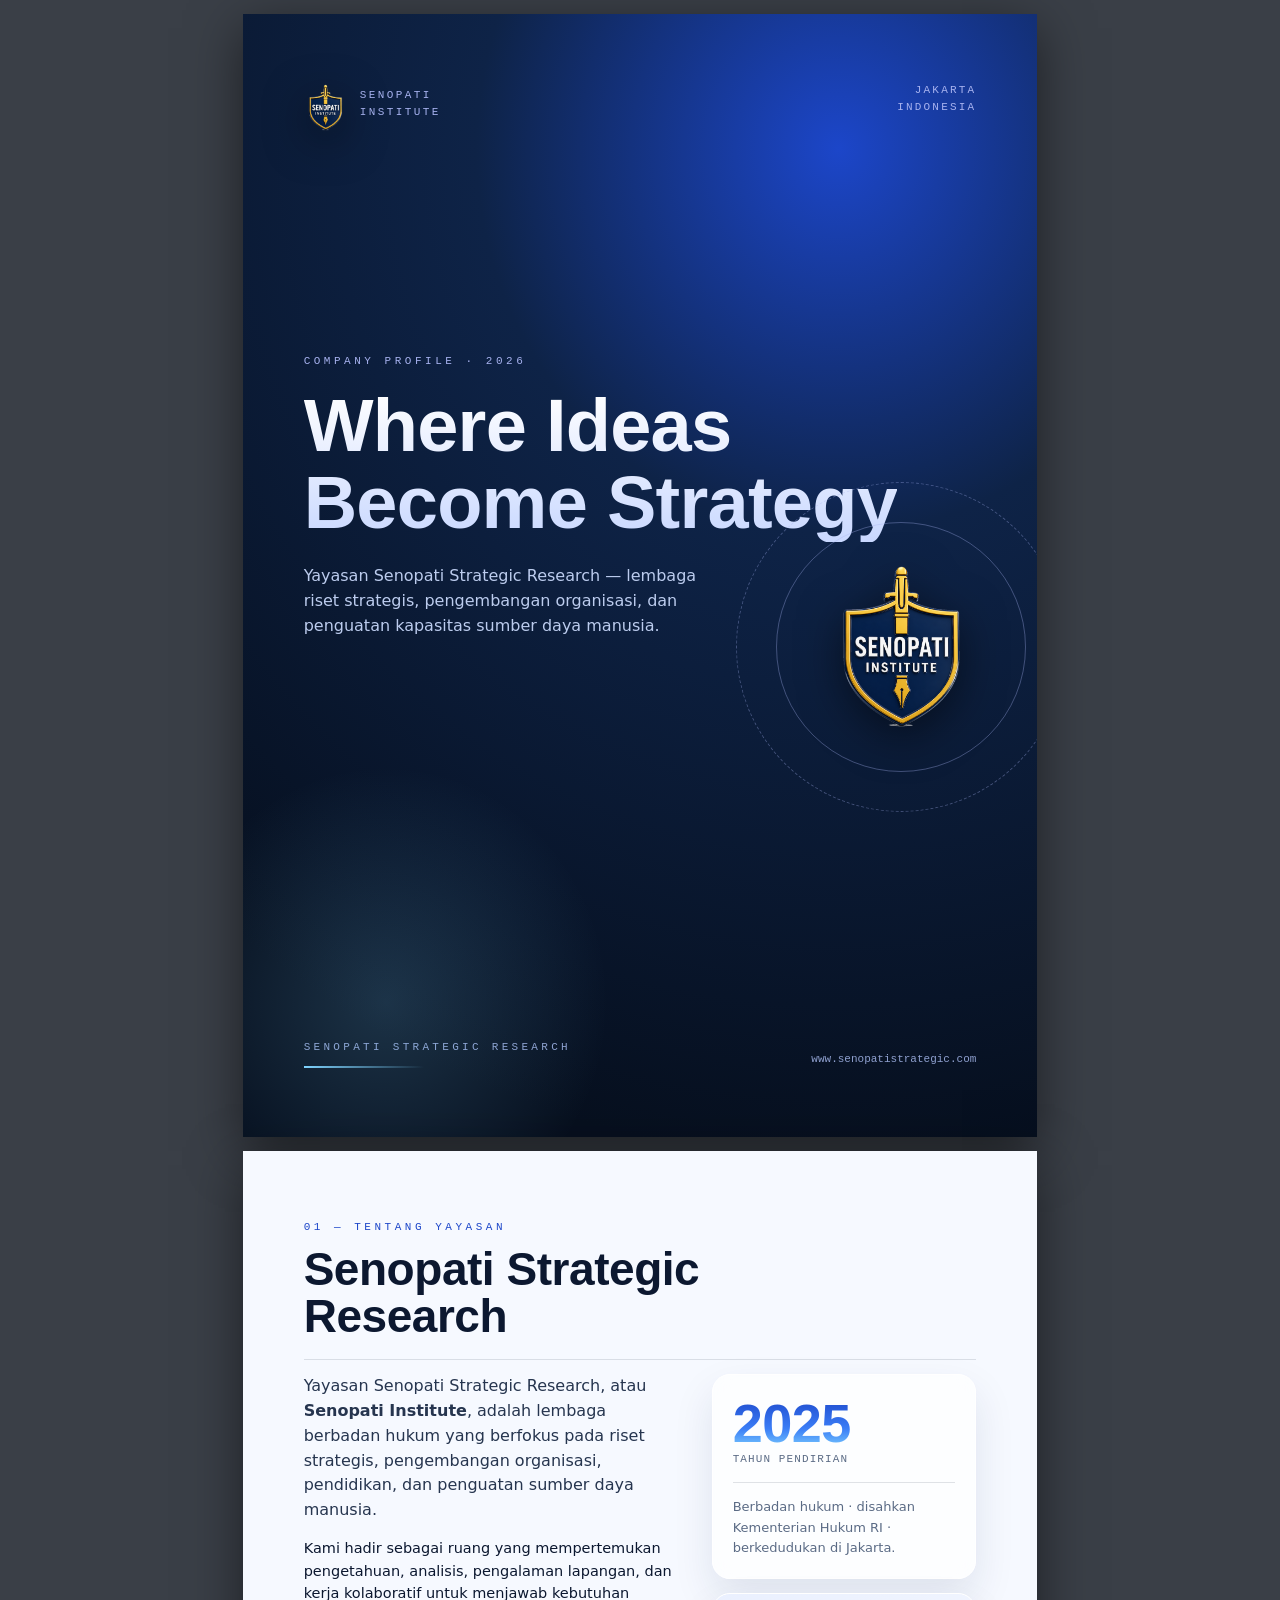
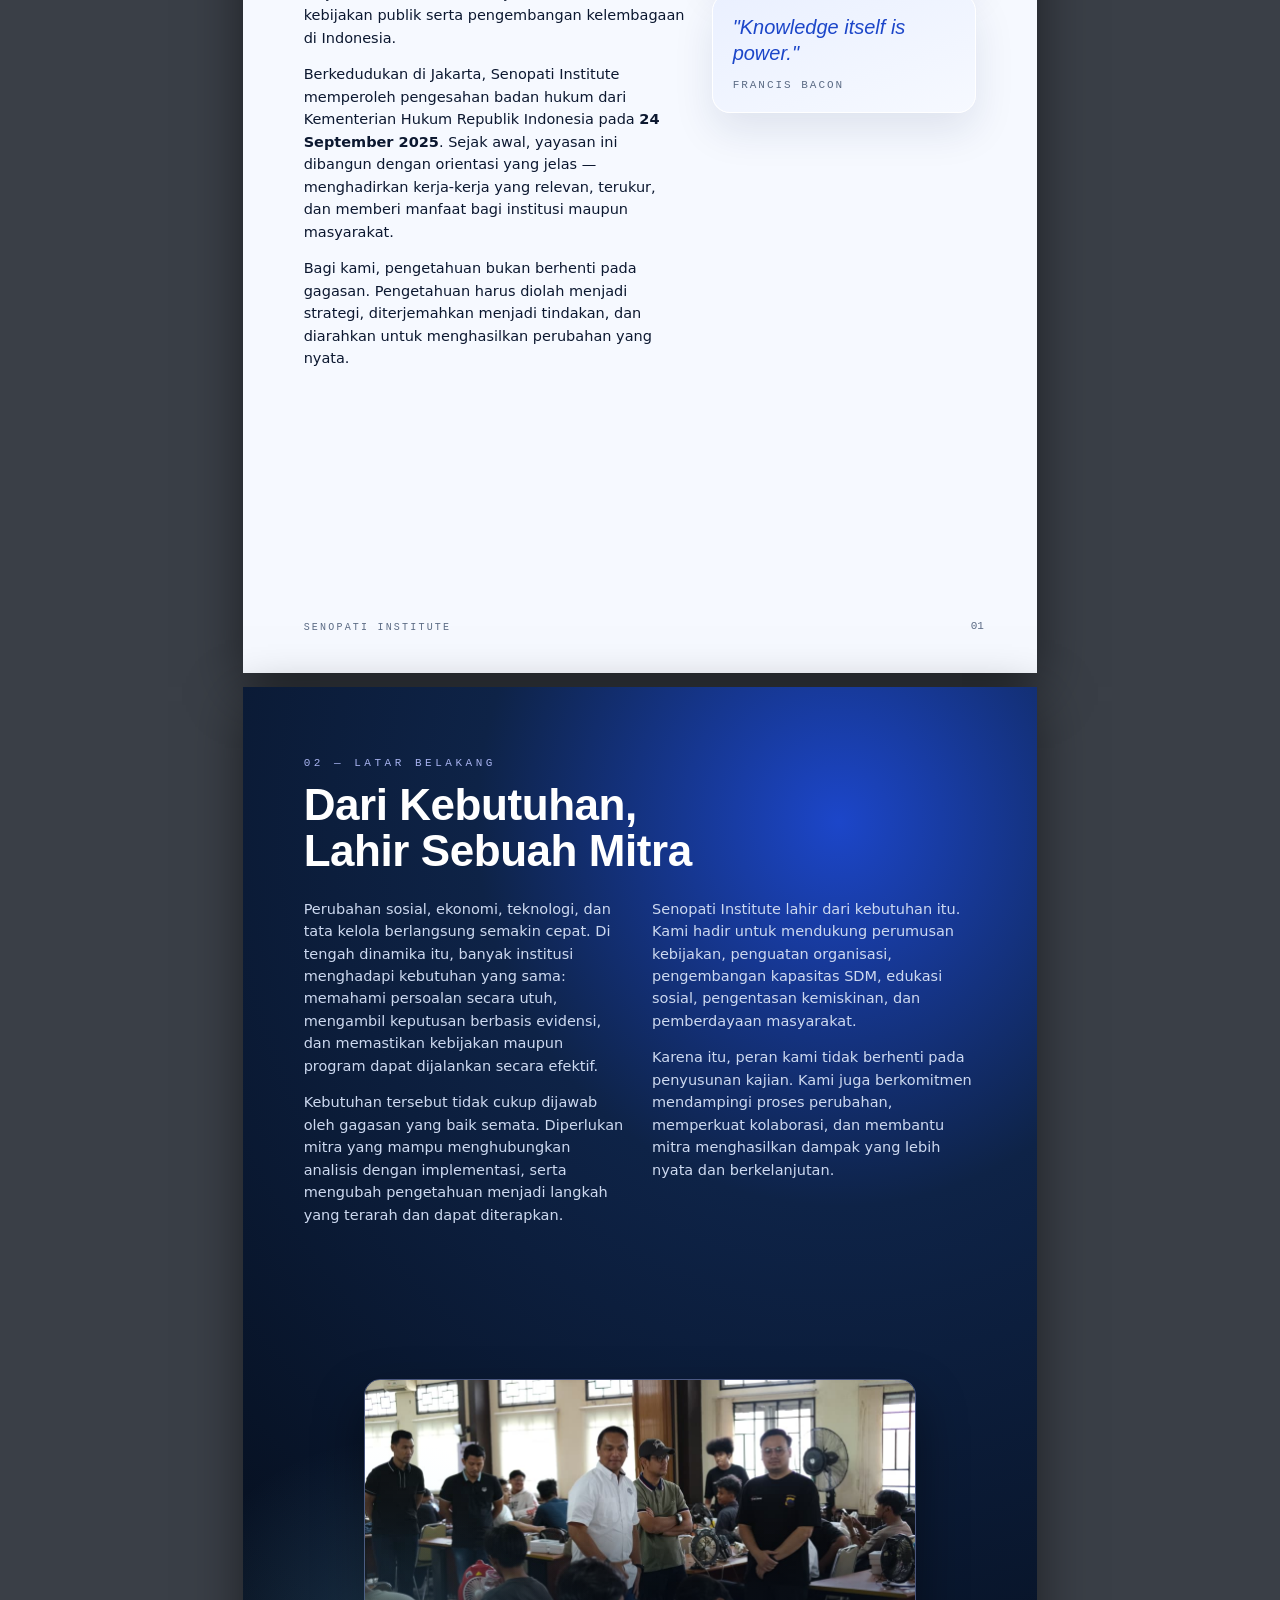
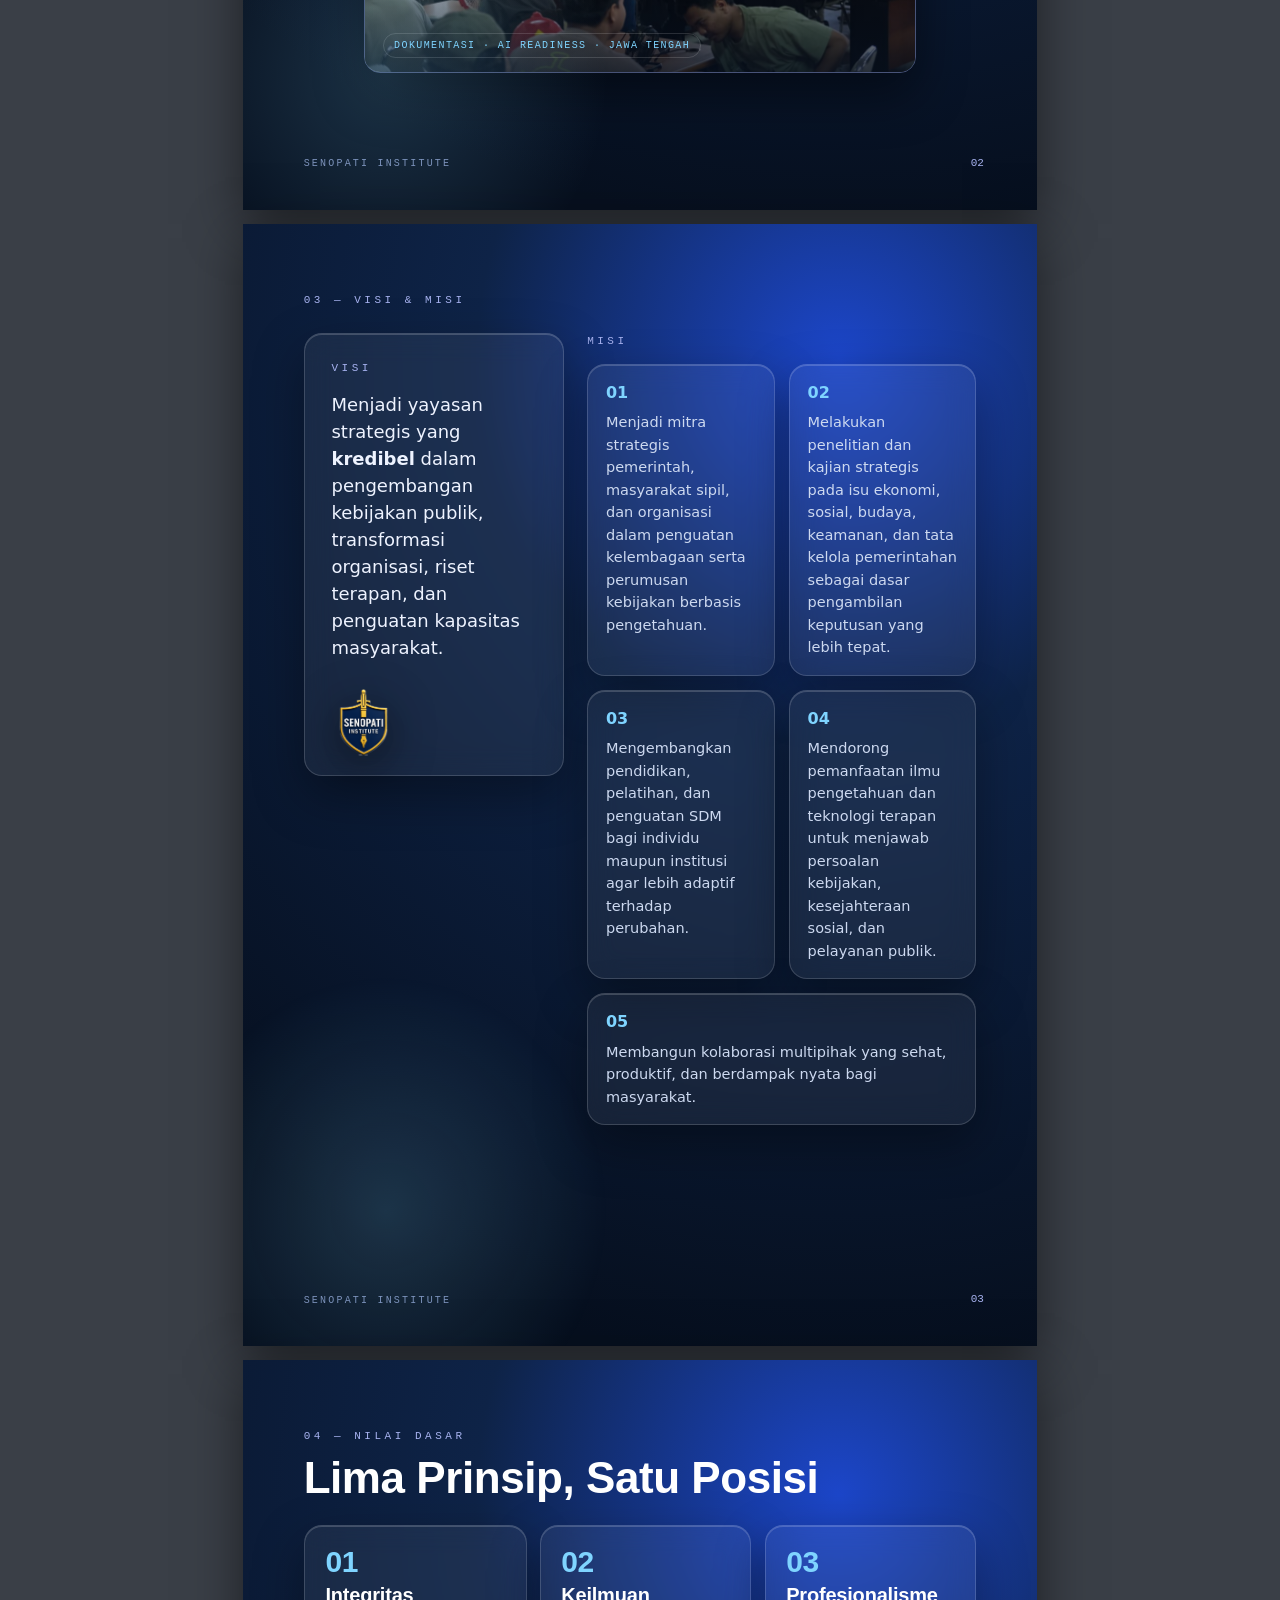
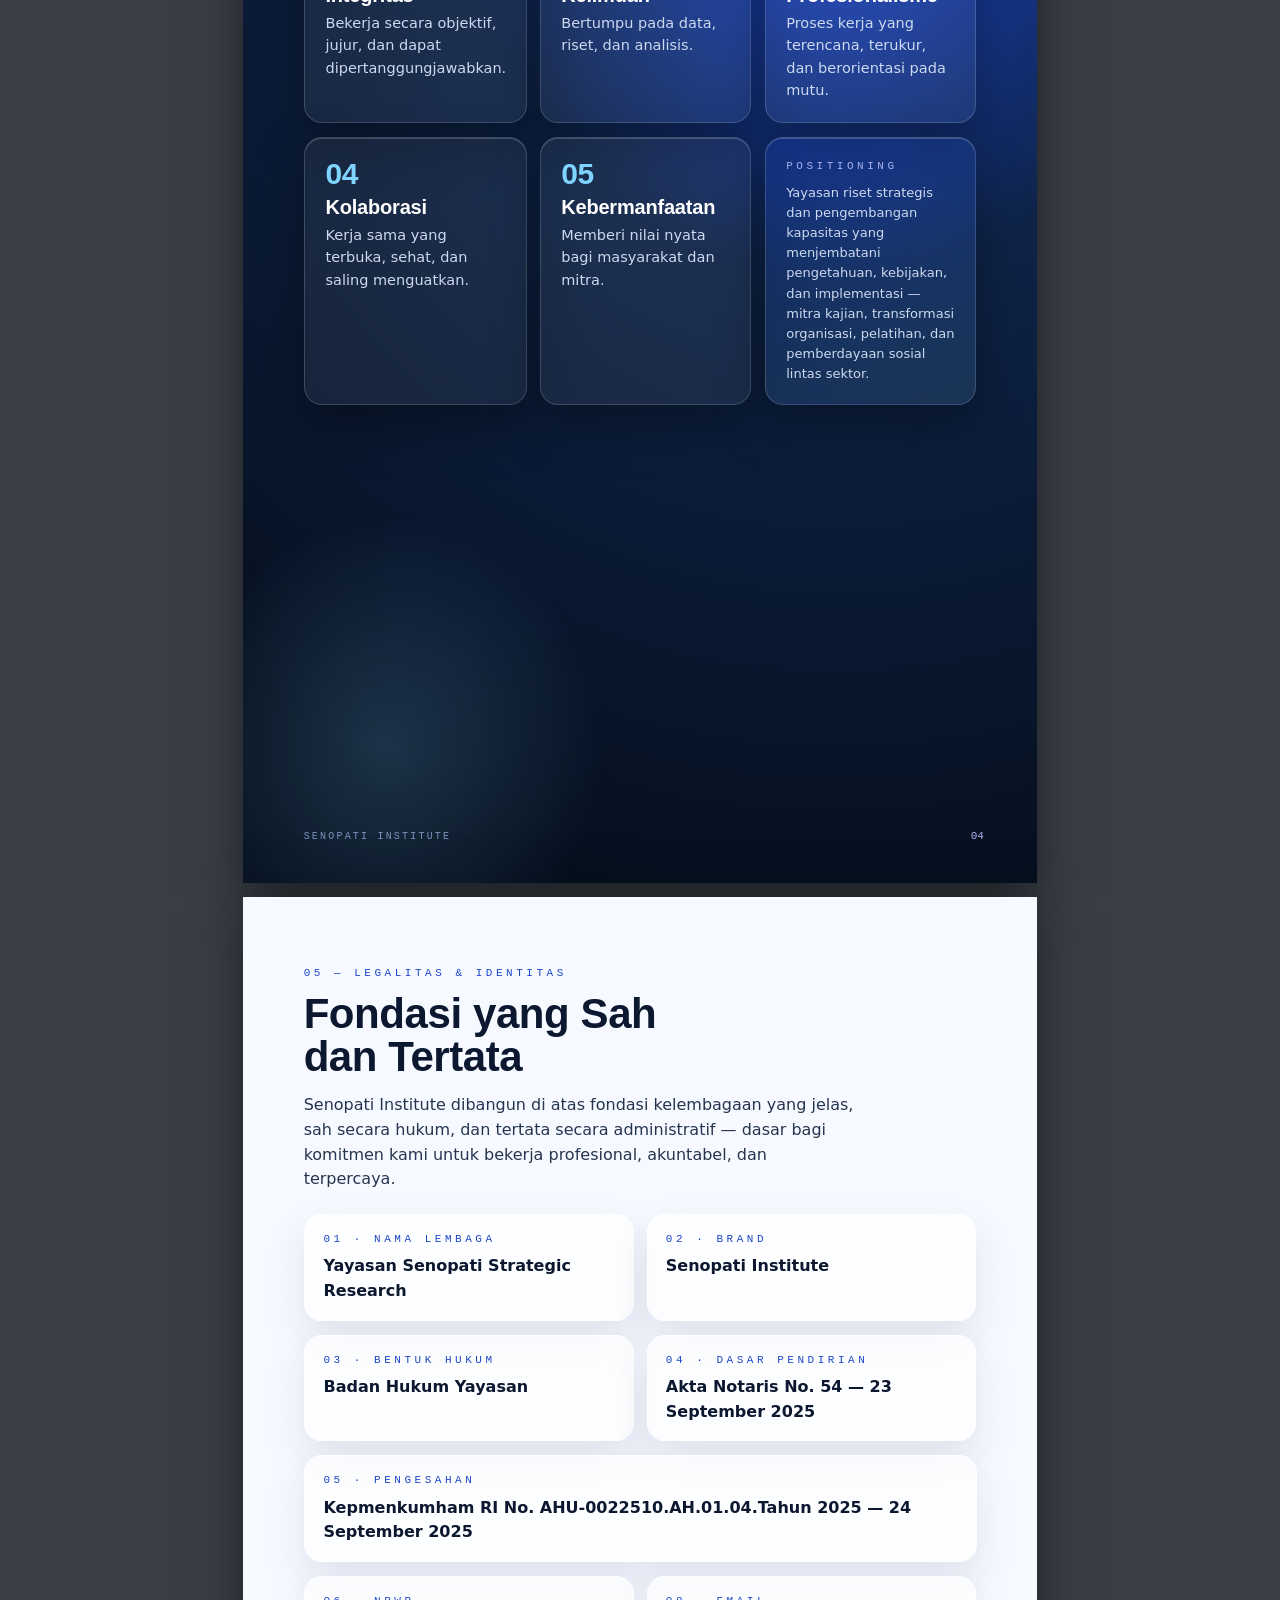
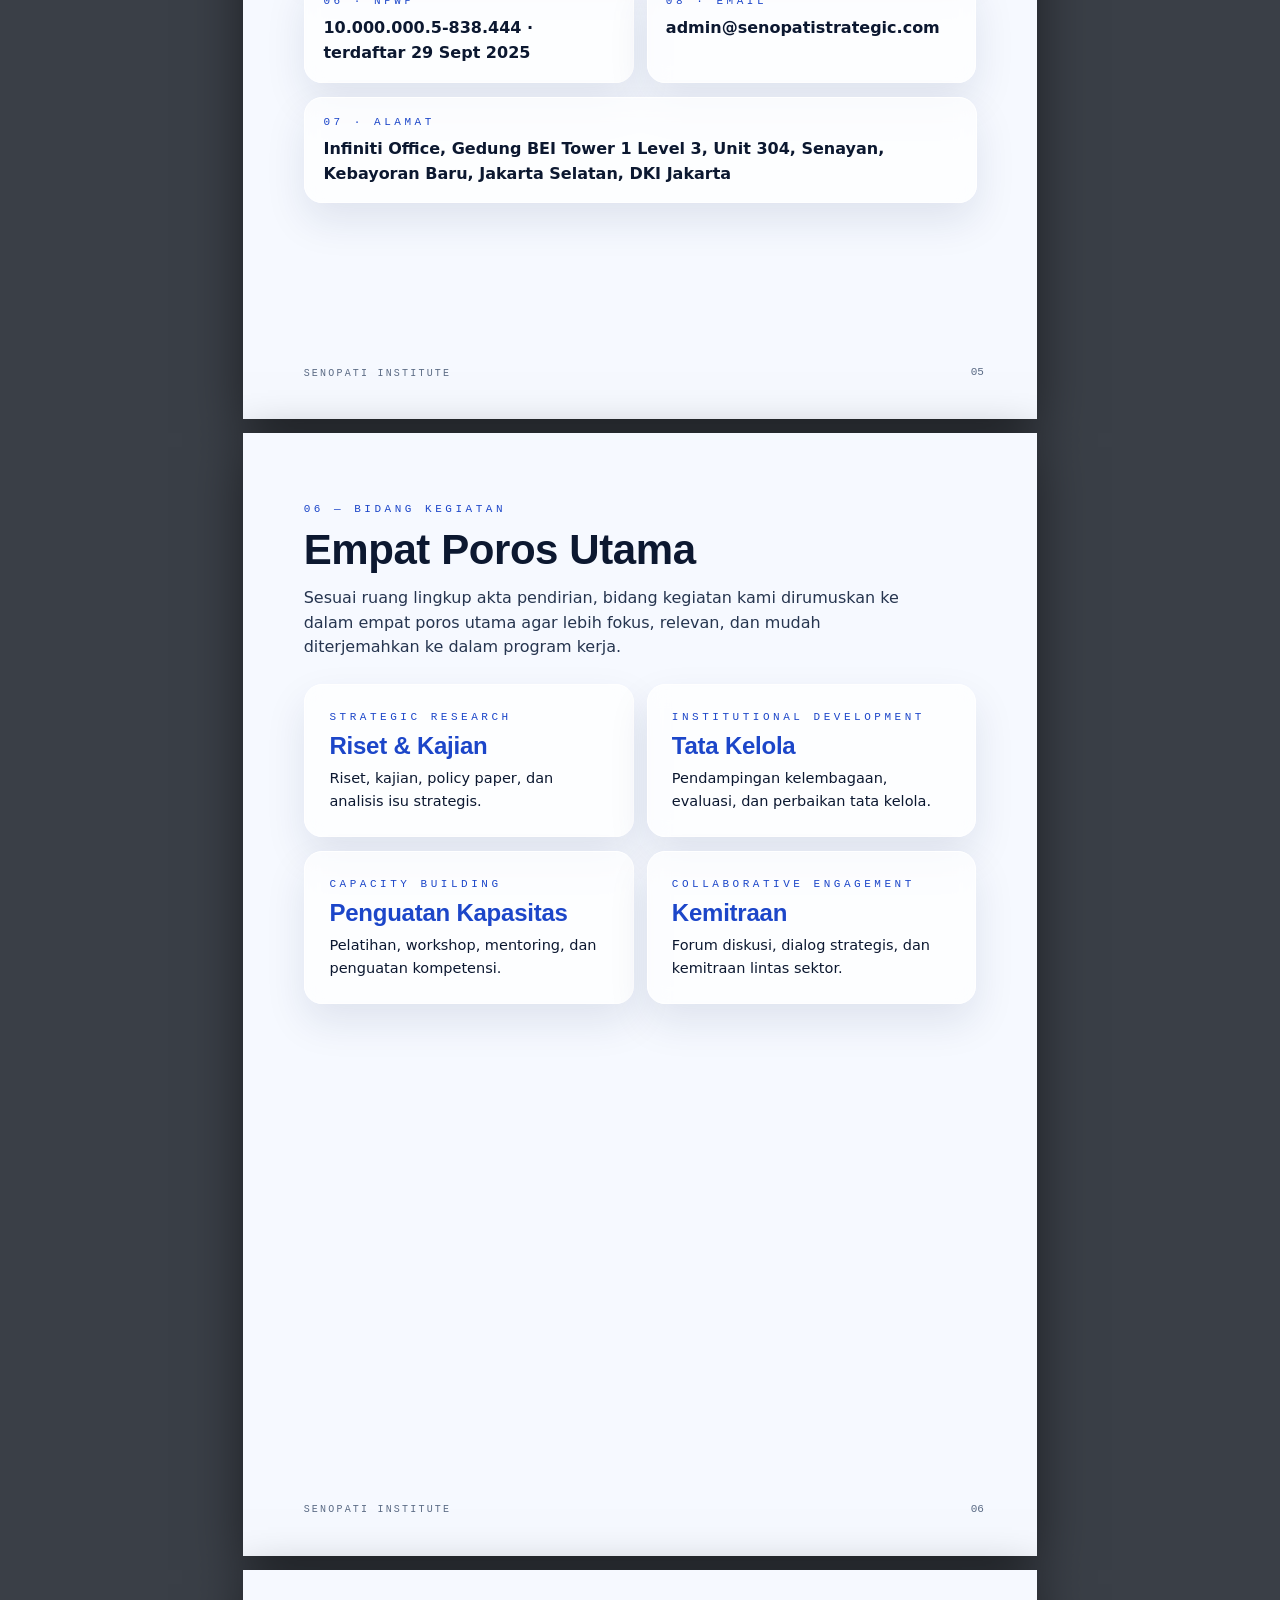
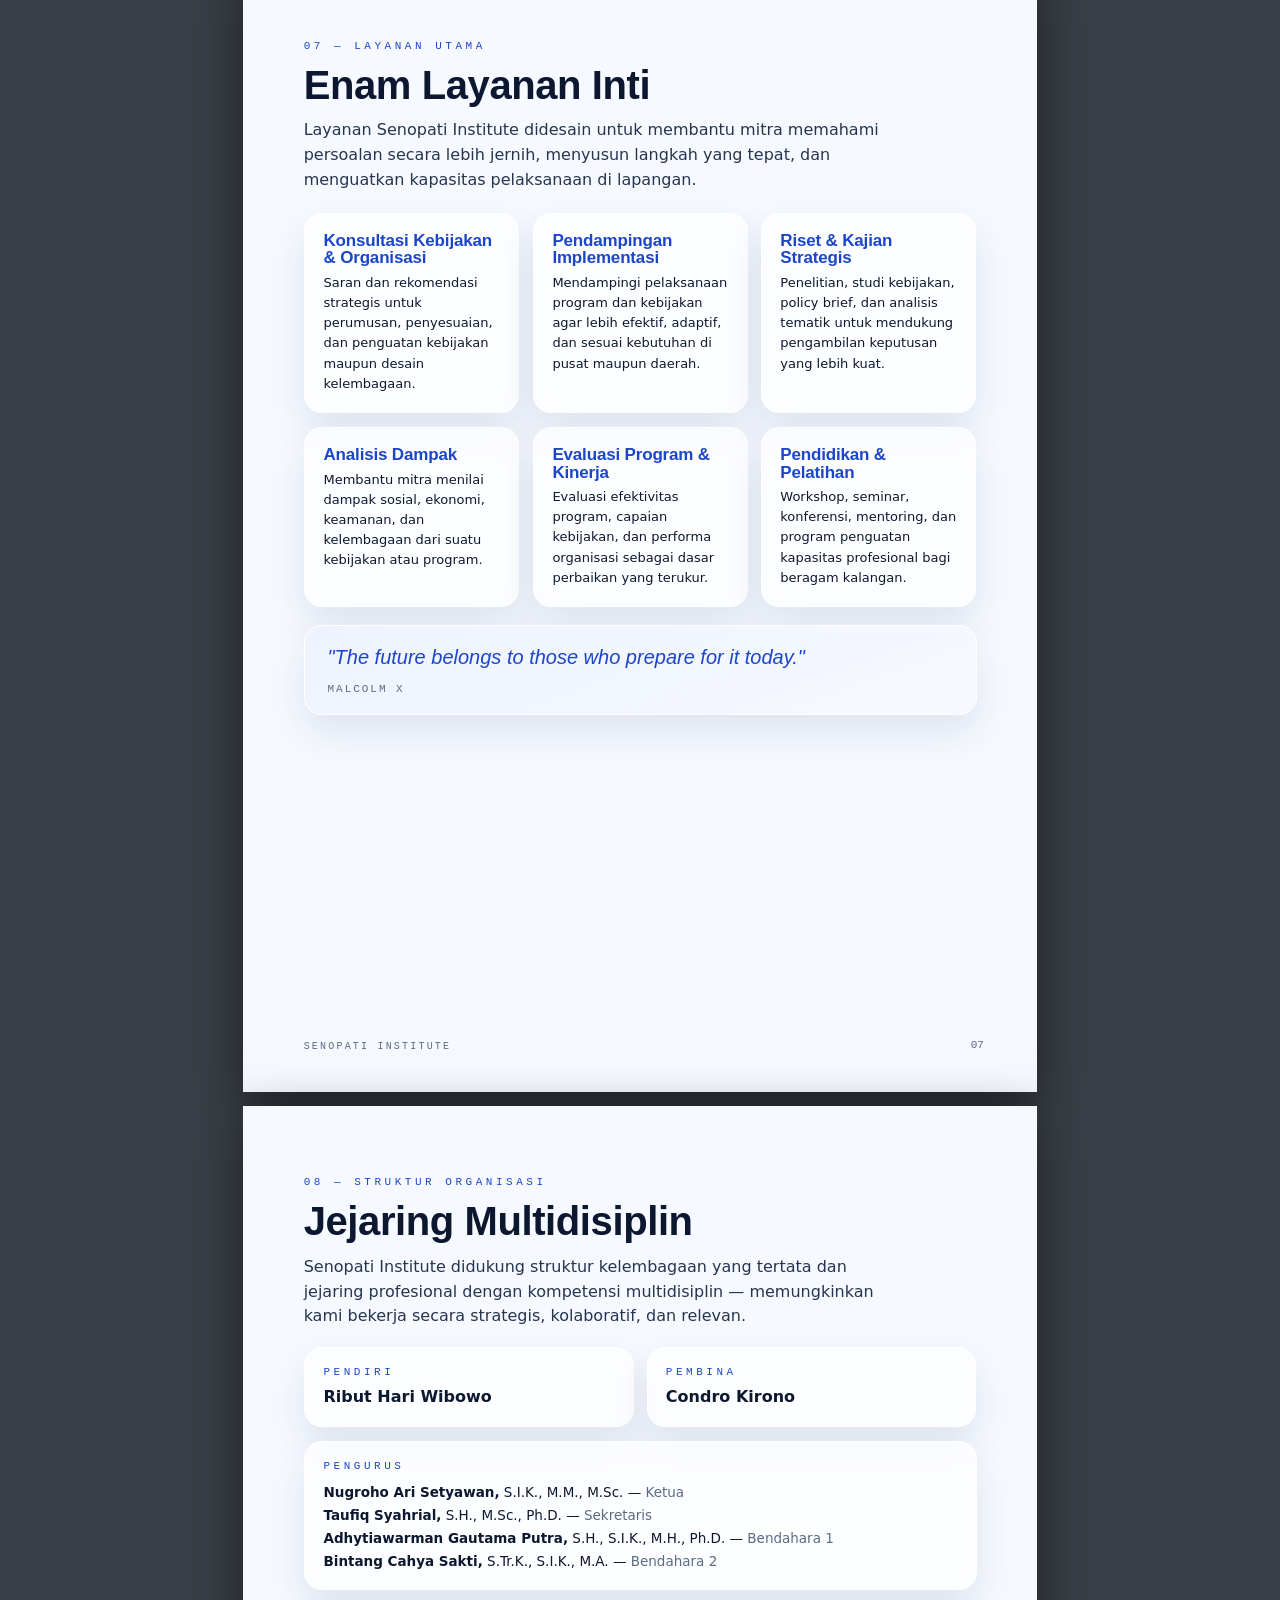
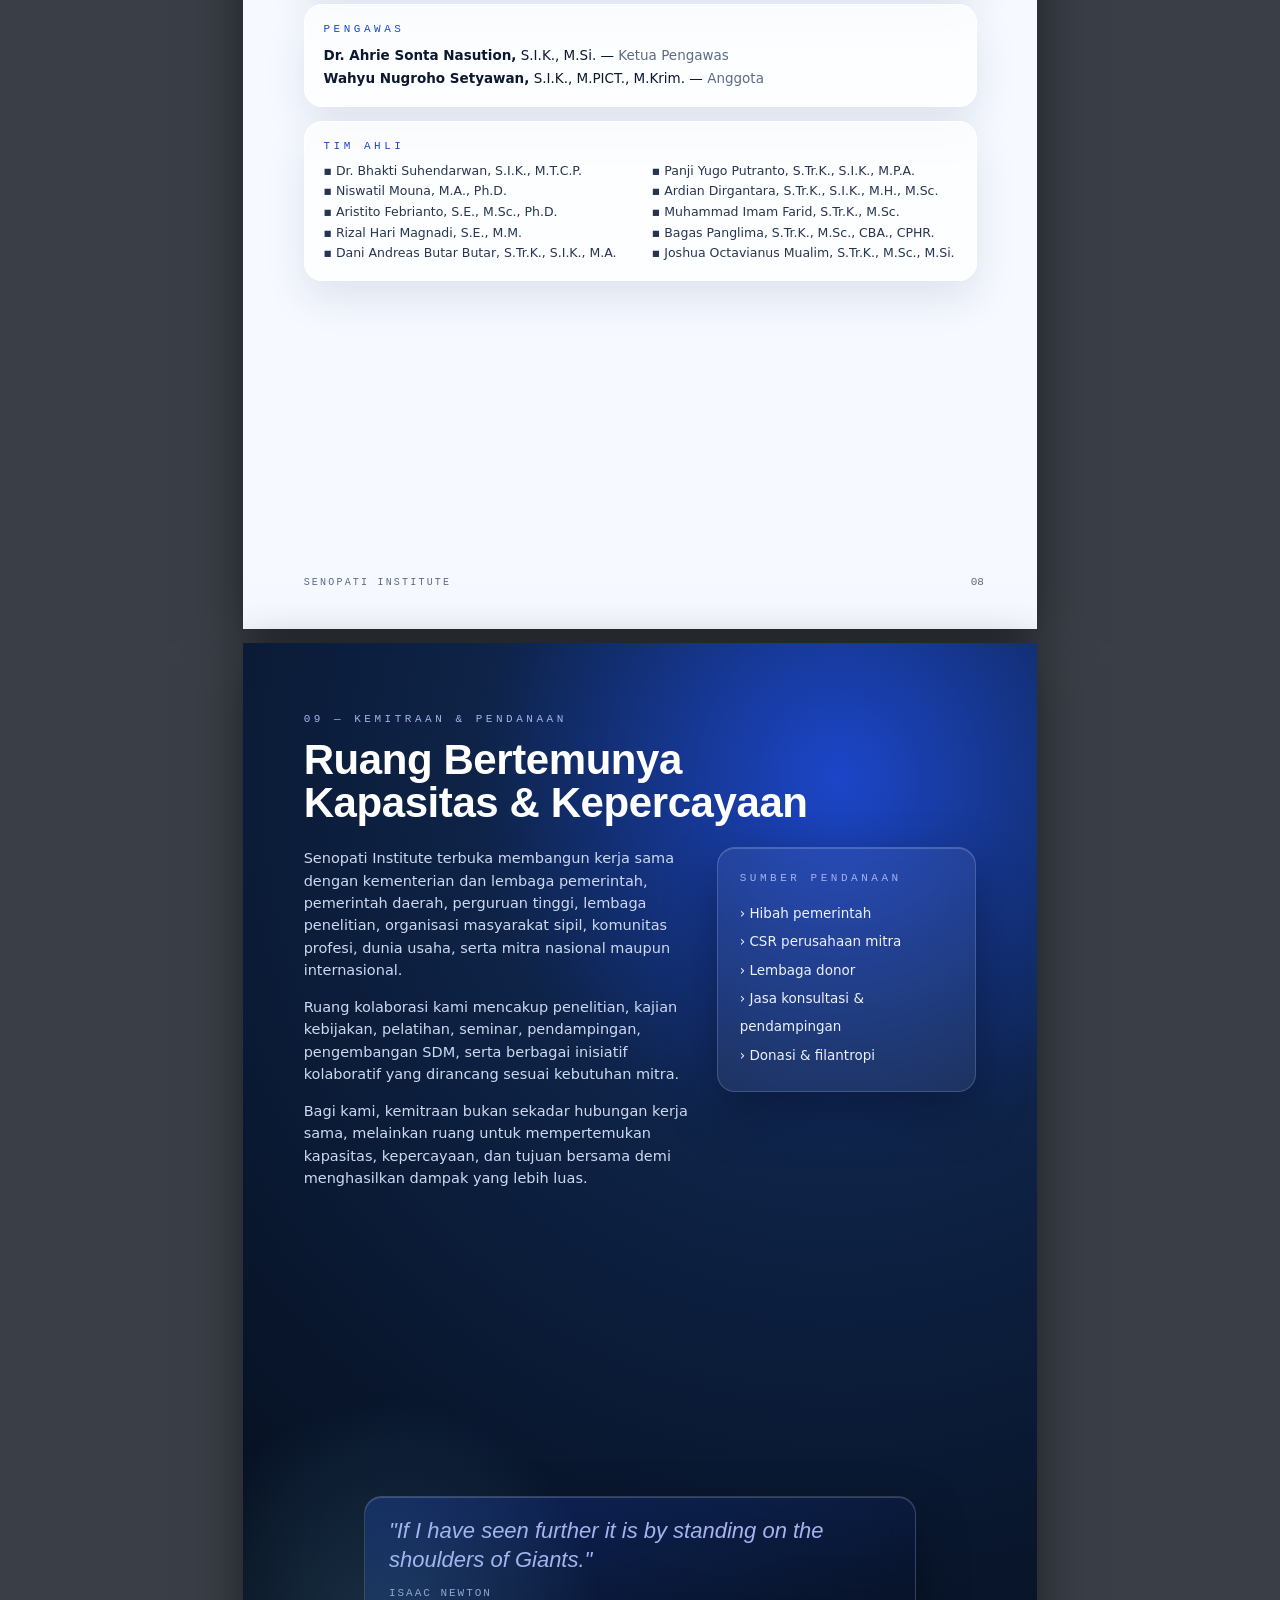
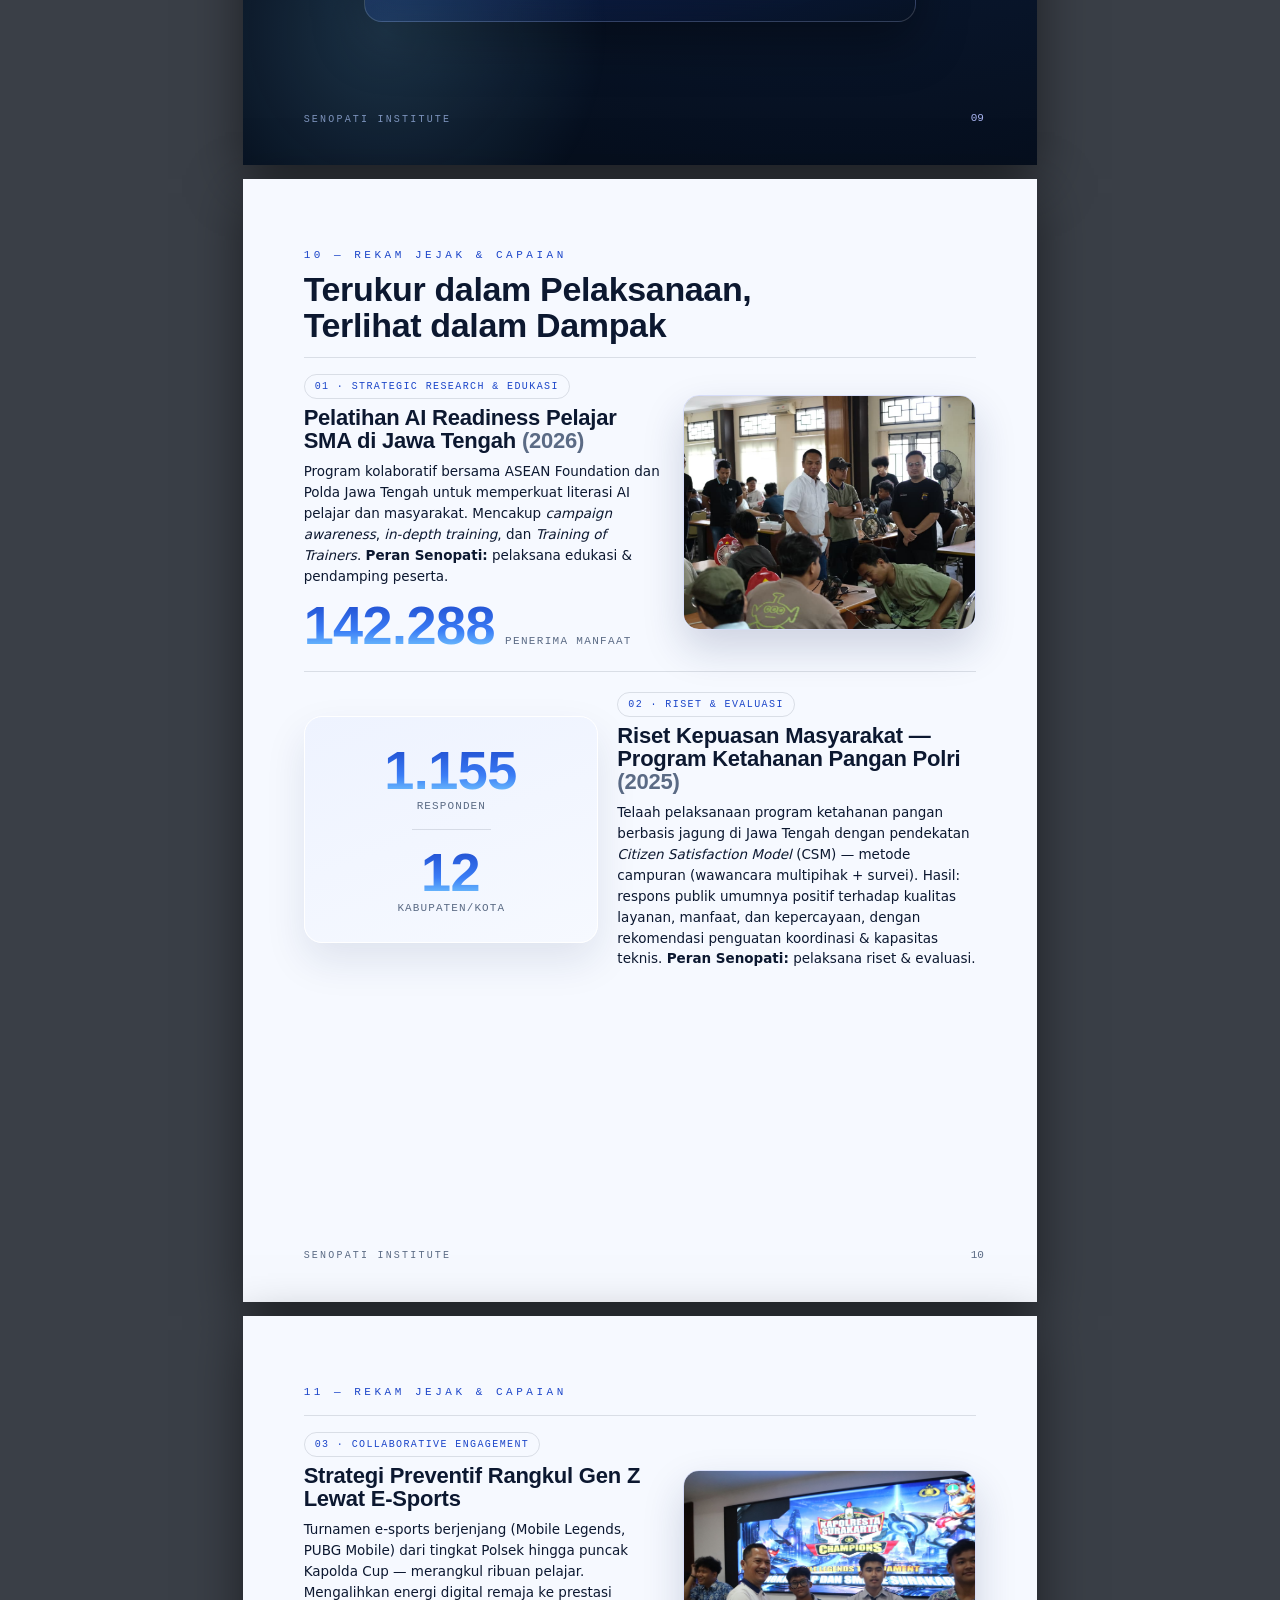
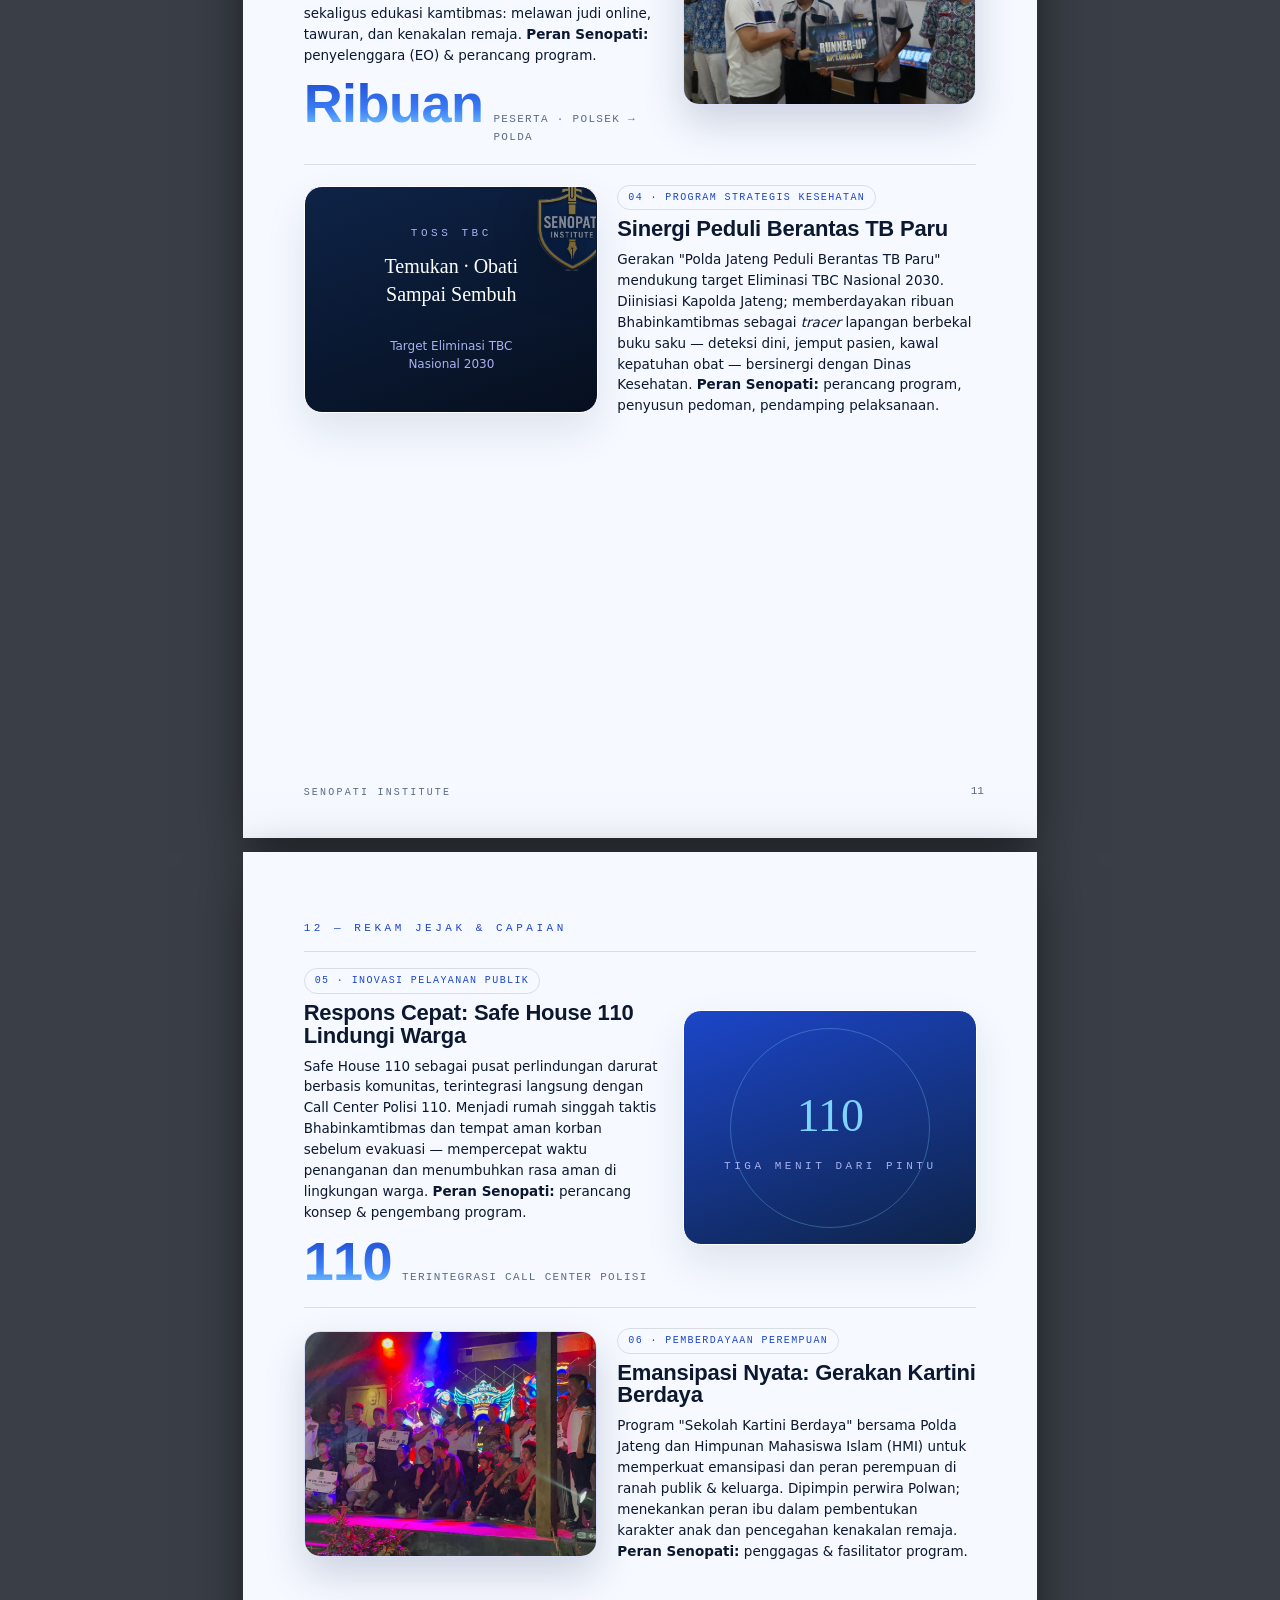
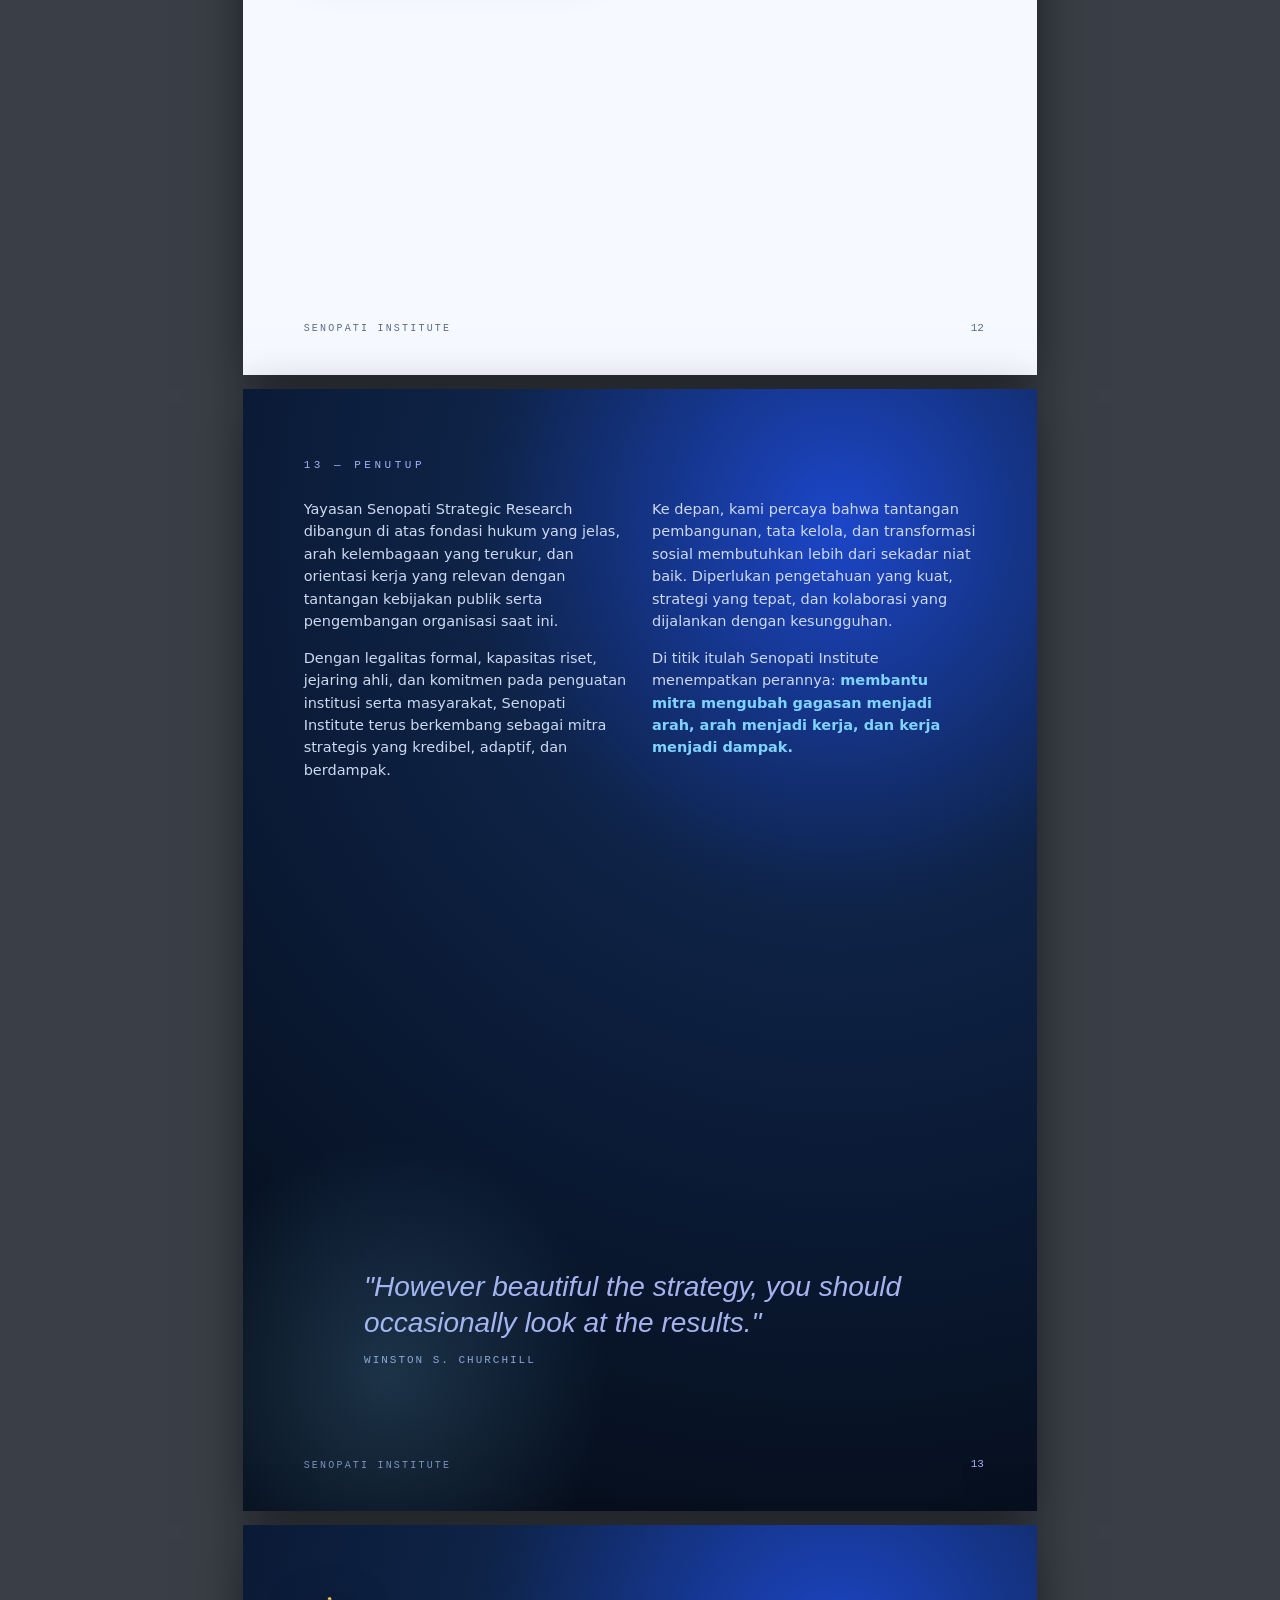
==== commit fd312c3e: "Fix: JS syntax error (sections stayed hidden) + samakan logo shield Senopati di profil cetak" ====
--- a/profile.html
+++ b/profile.html
@@ -50,12 +50,9 @@
 .glass{background:rgba(255,255,255,.06);backdrop-filter:blur(14px);border:1px solid rgba(255,255,255,.16);border-radius:18px;box-shadow:0 20px 50px rgba(0,0,0,.35),inset 0 1px 0 rgba(255,255,255,.18)}
 .glass-l{background:rgba(255,255,255,.72);backdrop-filter:blur(10px);border:1px solid #fff;border-radius:18px;box-shadow:0 18px 40px rgba(20,40,90,.10)}
 
-/* ---------- emblem (CSS 3D-glass "S") ---------- */
-.emblem{position:relative;display:grid;place-items:center;border-radius:24px;
-  background:linear-gradient(145deg,rgba(127,212,255,.22),rgba(28,70,201,.30));
-  border:1px solid rgba(127,212,255,.5);
-  box-shadow:0 24px 60px rgba(0,0,0,.45),inset 0 2px 10px rgba(255,255,255,.25),inset 0 -10px 30px rgba(28,70,201,.4)}
-.emblem img{width:62%;filter:drop-shadow(0 6px 14px rgba(0,0,0,.45))}
+/* ---------- emblem (Senopati shield) ---------- */
+.emblem{position:relative;display:grid;place-items:center}
+.emblem img{max-width:86%;max-height:92%;width:auto;height:auto;filter:drop-shadow(0 10px 22px rgba(0,0,0,.5))}
 .orbit{position:absolute;border:1px solid rgba(167,178,239,.35);border-radius:50%}
 
 /* ---------- number callout ---------- */
@@ -88,7 +85,7 @@
   <div class="pad">
     <div style="display:flex;justify-content:space-between;align-items:flex-start">
       <div style="display:flex;align-items:center;gap:12px">
-        <div class="emblem" style="width:44px;height:44px;border-radius:12px"><img src="assets/img/logo.png" alt=""></div>
+        <div class="emblem" style="width:44px;height:44px;border-radius:12px"><img src="assets/img/logo-senopati.png" alt=""></div>
         <div style="font-family:'Space Mono',monospace;font-size:11px;letter-spacing:.22em;text-transform:uppercase;color:var(--peri)">Senopati<br>Institute</div>
       </div>
       <div style="text-align:right;font-family:'Space Mono',monospace;font-size:11px;letter-spacing:.2em;color:var(--peri)">JAKARTA<br>INDONESIA</div>
@@ -102,7 +99,7 @@
 
     <!-- emblem big -->
     <div class="emblem" style="position:absolute;right:0;top:48%;width:150px;height:182px">
-      <img src="assets/img/logo.png" alt="Senopati emblem">
+      <img src="assets/img/logo-senopati.png" alt="Senopati emblem">
       <div class="orbit" style="width:250px;height:250px"></div>
       <div class="orbit" style="width:330px;height:330px;border-style:dashed"></div>
     </div>
@@ -180,7 +177,7 @@
       <div class="glass" style="padding:26px;align-self:start">
         <div class="kicker l">Visi</div>
         <p style="margin-top:14px;font-size:18px;color:#eef3ff;line-height:1.5">Menjadi yayasan strategis yang <b>kredibel</b> dalam pengembangan kebijakan publik, transformasi organisasi, riset terapan, dan penguatan kapasitas masyarakat.</p>
-        <div class="emblem" style="width:64px;height:64px;border-radius:16px;margin-top:24px"><img src="assets/img/logo.png" alt=""></div>
+        <div class="emblem" style="width:64px;height:64px;border-radius:16px;margin-top:24px"><img src="assets/img/logo-senopati.png" alt=""></div>
       </div>
       <div>
         <div class="kicker l" style="margin-bottom:14px">Misi</div>
@@ -407,7 +404,7 @@
     <!-- Portfolio 4 -->
     <div style="display:grid;grid-template-columns:.9fr 1.1fr;gap:20px;align-items:center">
       <div class="glass-l" style="height:60mm;display:grid;place-items:center;padding:24px;background:linear-gradient(160deg,#0e2347,#060f1e);color:#eaf1ff;position:relative;overflow:hidden">
-        <div class="emblem" style="position:absolute;right:-20px;top:-20px;width:90px;height:110px;opacity:.5"><img src="assets/img/logo.png" alt=""></div>
+        <div class="emblem" style="position:absolute;right:-20px;top:-20px;width:90px;height:110px;opacity:.5"><img src="assets/img/logo-senopati.png" alt=""></div>
         <div style="text-align:center;position:relative">
           <div class="kicker l">TOSS TBC</div>
           <div style="font-family:'Clash Display';font-size:20px;margin-top:10px;color:#fff;line-height:1.4">Temukan · Obati<br>Sampai Sembuh</div>
@@ -488,13 +485,13 @@
 <section class="page dark">
   <div class="pad" style="display:flex;flex-direction:column;justify-content:space-between">
     <div style="display:flex;align-items:center;gap:14px">
-      <div class="emblem" style="width:52px;height:52px;border-radius:14px"><img src="assets/img/logo.png" alt=""></div>
+      <div class="emblem" style="width:52px;height:52px;border-radius:14px"><img src="assets/img/logo-senopati.png" alt=""></div>
       <div style="font-family:'Space Mono',monospace;font-size:11px;letter-spacing:.22em;text-transform:uppercase;color:var(--peri)">Senopati Strategic Research</div>
     </div>
 
     <div style="text-align:center">
       <h2 style="font-size:50px;background:linear-gradient(180deg,#fff,#c9d8ff);-webkit-background-clip:text;background-clip:text;color:#eef3ff;-webkit-text-fill-color:transparent;line-height:1.1">Where Ideas<br>Become Strategy</h2>
-      <div class="emblem" style="width:96px;height:116px;margin:28px auto 0;opacity:.95"><img src="assets/img/logo.png" alt="">
+      <div class="emblem" style="width:96px;height:116px;margin:28px auto 0;opacity:.95"><img src="assets/img/logo-senopati.png" alt="">
         <div class="orbit" style="width:180px;height:180px;border-style:dashed"></div>
       </div>
     </div>
